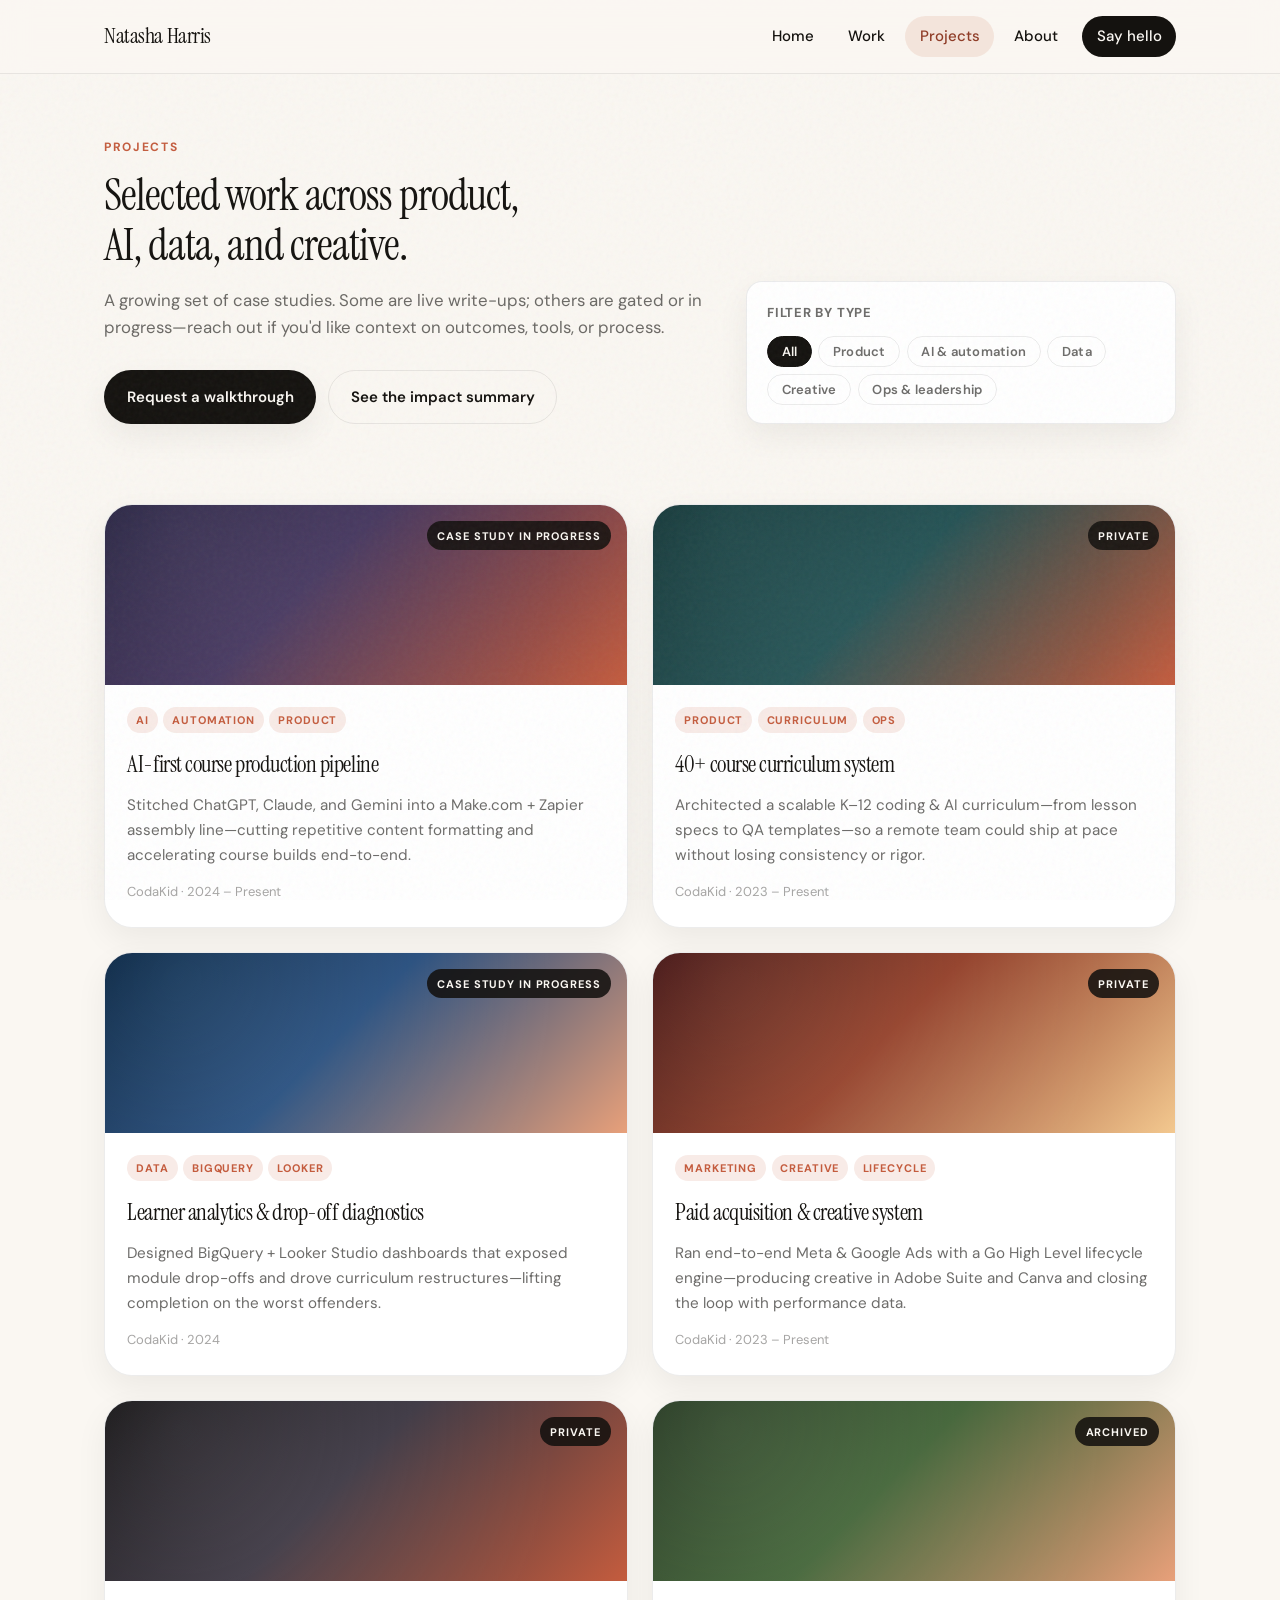
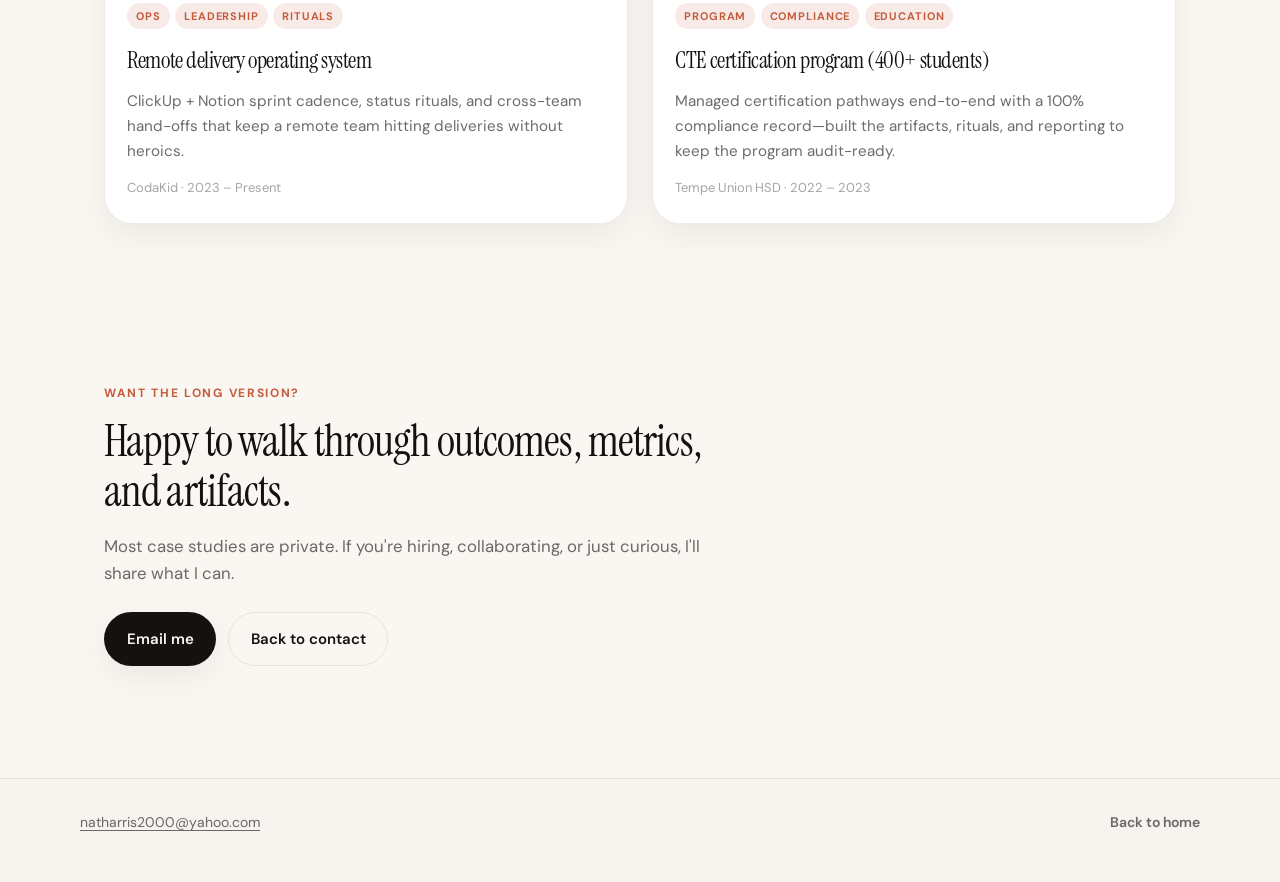
==== projects.html @ c1276801 "copy: trim hero, stats, skills and footer for tighter focus - Drop hero eyebrow and trait chips for " ====
<!DOCTYPE html>
<html lang="en">
<head>
  <meta charset="UTF-8" />
  <meta name="viewport" content="width=device-width, initial-scale=1" />
  <meta name="description" content="Projects by Natasha Harris — product, AI workflows, data, content, and creative. Selected work with outcomes, tools, and context." />
  <title>Projects · Natasha Harris</title>
  <link rel="preconnect" href="https://fonts.googleapis.com" />
  <link rel="preconnect" href="https://fonts.gstatic.com" crossorigin />
  <link href="https://fonts.googleapis.com/css2?family=Instrument+Serif:ital@0;1&family=DM+Sans:ital,opsz,wght@0,9..40,400;0,9..40,500;0,9..40,600;0,9..40,700;1,9..40,400&display=swap" rel="stylesheet" />
  <link rel="stylesheet" href="css/styles.css" />
</head>
<body>
  <a class="skip-link" href="#main">Skip to content</a>
  <div class="scroll-progress" data-progress aria-hidden="true"></div>
  <div class="cursor-glow" data-cursor aria-hidden="true"></div>

  <header class="site-header" data-header>
    <div class="header-inner">
      <a class="logo" href="index.html">Natasha Harris</a>
      <button class="nav-toggle" type="button" aria-expanded="false" aria-controls="site-nav" data-nav-toggle>
        <span class="nav-toggle__bars" aria-hidden="true"></span>
        <span class="visually-hidden">Menu</span>
      </button>
      <nav class="site-nav" id="site-nav" data-nav>
        <a href="index.html#home">Home</a>
        <a href="index.html#impact">Work</a>
        <a href="projects.html" class="is-active">Projects</a>
        <a href="index.html#about">About</a>
        <a href="index.html#contact" class="nav-cta">Say hello</a>
      </nav>
    </div>
  </header>

  <main id="main">
    <section class="section projects-hero">
      <div class="projects-hero__grid">
        <div data-reveal>
          <p class="eyebrow">Projects</p>
          <h1 class="section__title projects-hero__title">
            Selected work across product, AI, data, and creative.
          </h1>
          <p class="section__sub projects-hero__sub">
            A growing set of case studies. Some are live write-ups; others are gated or in progress—reach out if you'd
            like context on outcomes, tools, or process.
          </p>
          <div class="projects-hero__actions">
            <a class="btn btn--primary" href="index.html#contact" data-magnetic>Request a walkthrough</a>
            <a class="btn btn--ghost" href="index.html#impact" data-magnetic>See the impact summary</a>
          </div>
        </div>
        <aside class="projects-filters" data-reveal aria-label="Filter projects">
          <p class="skill-group__label">Filter by type</p>
          <div class="filter-row" role="tablist" data-filters>
            <button type="button" class="filter is-active" data-filter="all">All</button>
            <button type="button" class="filter" data-filter="product">Product</button>
            <button type="button" class="filter" data-filter="ai">AI &amp; automation</button>
            <button type="button" class="filter" data-filter="data">Data</button>
            <button type="button" class="filter" data-filter="creative">Creative</button>
            <button type="button" class="filter" data-filter="ops">Ops &amp; leadership</button>
          </div>
        </aside>
      </div>
    </section>

    <section class="section section--tight projects">
      <ol class="project-grid" data-stagger data-project-grid>
        <li class="project-card" data-reveal data-tilt data-category="ai product">
          <a class="project-card__inner" href="#" aria-label="AI-first course production pipeline (case study coming soon)">
            <span class="project-card__status">Case study in progress</span>
            <div class="project-card__art project-card__art--a" aria-hidden="true"></div>
            <div class="project-card__body">
              <div class="project-card__tags">
                <span>AI</span><span>Automation</span><span>Product</span>
              </div>
              <h2 class="project-card__title">AI-first course production pipeline</h2>
              <p class="project-card__desc">
                Stitched ChatGPT, Claude, and Gemini into a Make.com + Zapier assembly line—cutting repetitive content
                formatting and accelerating course builds end-to-end.
              </p>
              <p class="project-card__meta">CodaKid · 2024 – Present</p>
            </div>
          </a>
        </li>

        <li class="project-card" data-reveal data-tilt data-category="product ops">
          <a class="project-card__inner" href="#" aria-label="40+ K–12 course curriculum system (case study coming soon)">
            <span class="project-card__status">Private</span>
            <div class="project-card__art project-card__art--b" aria-hidden="true"></div>
            <div class="project-card__body">
              <div class="project-card__tags">
                <span>Product</span><span>Curriculum</span><span>Ops</span>
              </div>
              <h2 class="project-card__title">40+ course curriculum system</h2>
              <p class="project-card__desc">
                Architected a scalable K–12 coding &amp; AI curriculum—from lesson specs to QA templates—so a remote team
                could ship at pace without losing consistency or rigor.
              </p>
              <p class="project-card__meta">CodaKid · 2023 – Present</p>
            </div>
          </a>
        </li>

        <li class="project-card" data-reveal data-tilt data-category="data">
          <a class="project-card__inner" href="#" aria-label="Learner analytics in BigQuery (case study coming soon)">
            <span class="project-card__status">Case study in progress</span>
            <div class="project-card__art project-card__art--c" aria-hidden="true"></div>
            <div class="project-card__body">
              <div class="project-card__tags">
                <span>Data</span><span>BigQuery</span><span>Looker</span>
              </div>
              <h2 class="project-card__title">Learner analytics &amp; drop-off diagnostics</h2>
              <p class="project-card__desc">
                Designed BigQuery + Looker Studio dashboards that exposed module drop-offs and drove curriculum
                restructures—lifting completion on the worst offenders.
              </p>
              <p class="project-card__meta">CodaKid · 2024</p>
            </div>
          </a>
        </li>

        <li class="project-card" data-reveal data-tilt data-category="creative">
          <a class="project-card__inner" href="#" aria-label="Paid acquisition &amp; creative system (case study coming soon)">
            <span class="project-card__status">Private</span>
            <div class="project-card__art project-card__art--d" aria-hidden="true"></div>
            <div class="project-card__body">
              <div class="project-card__tags">
                <span>Marketing</span><span>Creative</span><span>Lifecycle</span>
              </div>
              <h2 class="project-card__title">Paid acquisition &amp; creative system</h2>
              <p class="project-card__desc">
                Ran end-to-end Meta &amp; Google Ads with a Go High Level lifecycle engine—producing creative in Adobe
                Suite and Canva and closing the loop with performance data.
              </p>
              <p class="project-card__meta">CodaKid · 2023 – Present</p>
            </div>
          </a>
        </li>

        <li class="project-card" data-reveal data-tilt data-category="ops">
          <a class="project-card__inner" href="#" aria-label="Remote delivery operating system (case study coming soon)">
            <span class="project-card__status">Private</span>
            <div class="project-card__art project-card__art--e" aria-hidden="true"></div>
            <div class="project-card__body">
              <div class="project-card__tags">
                <span>Ops</span><span>Leadership</span><span>Rituals</span>
              </div>
              <h2 class="project-card__title">Remote delivery operating system</h2>
              <p class="project-card__desc">
                ClickUp + Notion sprint cadence, status rituals, and cross-team hand-offs that keep a remote team
                hitting deliveries without heroics.
              </p>
              <p class="project-card__meta">CodaKid · 2023 – Present</p>
            </div>
          </a>
        </li>

        <li class="project-card" data-reveal data-tilt data-category="product ops">
          <a class="project-card__inner" href="#" aria-label="CTE certification program (case study coming soon)">
            <span class="project-card__status">Archived</span>
            <div class="project-card__art project-card__art--f" aria-hidden="true"></div>
            <div class="project-card__body">
              <div class="project-card__tags">
                <span>Program</span><span>Compliance</span><span>Education</span>
              </div>
              <h2 class="project-card__title">CTE certification program (400+ students)</h2>
              <p class="project-card__desc">
                Managed certification pathways end-to-end with a 100% compliance record—built the artifacts, rituals,
                and reporting to keep the program audit-ready.
              </p>
              <p class="project-card__meta">Tempe Union HSD · 2022 – 2023</p>
            </div>
          </a>
        </li>
      </ol>

      <p class="projects__empty" data-empty hidden>
        No projects match that filter yet — more case studies on the way.
      </p>
    </section>

    <section class="section section--contact">
      <div class="contact__panel" data-reveal>
        <p class="eyebrow">Want the long version?</p>
        <h2 class="section__title">Happy to walk through outcomes, metrics, and artifacts.</h2>
        <p class="section__sub contact__lede">
          Most case studies are private. If you're hiring, collaborating, or just curious, I'll share what I can.
        </p>
        <div class="contact__actions">
          <a class="btn btn--primary" href="mailto:natharris2000@yahoo.com" data-magnetic>Email me</a>
          <a class="btn btn--ghost" href="index.html#contact" data-magnetic>Back to contact</a>
        </div>
      </div>
    </section>
  </main>

  <footer class="site-footer">
    <div class="footer__inner">
      <a href="mailto:natharris2000@yahoo.com">natharris2000@yahoo.com</a>
      <a href="index.html#home" class="footer__top">Back to home</a>
    </div>
  </footer>

  <div class="grain" aria-hidden="true"></div>
  <script src="js/main.js" defer></script>
</body>
</html>
---- css/styles.css ----
/* Natasha Harris portfolio — editorial warmth inspired by benshih.design */

:root {
  --bg: #faf7f2;
  --bg-elevated: #ffffff;
  --ink: #14120f;
  --ink-muted: rgba(20, 18, 15, 0.62);
  --ink-faint: rgba(20, 18, 15, 0.38);
  --accent: #c45c3e;
  --accent-soft: rgba(196, 92, 62, 0.12);
  --accent-deep: #8f3d28;
  --line: rgba(20, 18, 15, 0.08);
  --shadow: 0 24px 60px rgba(20, 18, 15, 0.08);
  --shadow-soft: 0 12px 32px rgba(20, 18, 15, 0.06);
  --radius-lg: 28px;
  --radius-md: 16px;
  --radius-pill: 999px;
  --font-display: "Instrument Serif", Georgia, "Times New Roman", serif;
  --font-body: "DM Sans", system-ui, sans-serif;
  --max: 1120px;
  --header-h: 72px;
}

*,
*::before,
*::after {
  box-sizing: border-box;
}

html {
  scroll-behavior: smooth;
}

@media (prefers-reduced-motion: reduce) {
  html {
    scroll-behavior: auto;
  }
}

body {
  margin: 0;
  font-family: var(--font-body);
  font-size: 1.0625rem;
  line-height: 1.65;
  color: var(--ink);
  background: var(--bg);
  -webkit-font-smoothing: antialiased;
}

img {
  max-width: 100%;
  height: auto;
  display: block;
}

a {
  color: inherit;
  text-decoration-thickness: 1px;
  text-underline-offset: 0.2em;
}

.visually-hidden {
  position: absolute;
  width: 1px;
  height: 1px;
  padding: 0;
  margin: -1px;
  overflow: hidden;
  clip: rect(0, 0, 0, 0);
  white-space: nowrap;
  border: 0;
}

.skip-link {
  position: absolute;
  left: -9999px;
  top: 0.5rem;
  z-index: 1000;
  padding: 0.5rem 1rem;
  background: var(--ink);
  color: var(--bg);
  border-radius: var(--radius-pill);
}

.skip-link:focus {
  left: 0.5rem;
}

/* Scroll progress bar */
.scroll-progress {
  position: fixed;
  top: 0;
  left: 0;
  height: 3px;
  width: 0%;
  z-index: 110;
  background: linear-gradient(90deg, var(--accent), #e8a07a, var(--accent-deep));
  transform-origin: left center;
  box-shadow: 0 1px 6px rgba(196, 92, 62, 0.35);
  transition: width 0.08s linear;
  pointer-events: none;
}

/* Cursor glow (desktop only, soft radial follower) */
.cursor-glow {
  position: fixed;
  top: 0;
  left: 0;
  width: 420px;
  height: 420px;
  border-radius: 50%;
  pointer-events: none;
  z-index: 1;
  transform: translate(-50%, -50%) translate3d(-1000px, -1000px, 0);
  background: radial-gradient(circle, rgba(196, 92, 62, 0.16) 0%, rgba(196, 92, 62, 0) 60%);
  transition: opacity 0.3s ease;
  opacity: 0;
  will-change: transform;
  mix-blend-mode: multiply;
}

@media (hover: hover) and (pointer: fine) {
  .cursor-glow.is-visible {
    opacity: 1;
  }
}

@media (prefers-reduced-motion: reduce) {
  .cursor-glow {
    display: none !important;
  }
  .scroll-progress {
    display: none !important;
  }
}

/* Grain overlay */
.grain {
  pointer-events: none;
  position: fixed;
  inset: 0;
  z-index: 50;
  opacity: 0.045;
  background-image: url("data:image/svg+xml,%3Csvg viewBox='0 0 256 256' xmlns='http://www.w3.org/2000/svg'%3E%3Cfilter id='n'%3E%3CfeTurbulence type='fractalNoise' baseFrequency='0.85' numOctaves='4' stitchTiles='stitch'/%3E%3C/filter%3E%3Crect width='100%25' height='100%25' filter='url(%23n)'/%3E%3C/svg%3E");
}

/* Header */
.site-header {
  position: sticky;
  top: 0;
  z-index: 100;
  background: color-mix(in srgb, var(--bg) 82%, transparent);
  backdrop-filter: blur(14px);
  -webkit-backdrop-filter: blur(14px);
  border-bottom: 1px solid var(--line);
}

.header-inner {
  max-width: var(--max);
  margin: 0 auto;
  padding: 1rem 1.5rem;
  display: flex;
  align-items: center;
  justify-content: space-between;
  gap: 1rem;
}

.logo {
  font-family: var(--font-display);
  font-size: 1.35rem;
  font-weight: 400;
  letter-spacing: -0.02em;
  text-decoration: none;
}

.logo:hover {
  color: var(--accent);
}

.site-nav {
  display: flex;
  align-items: center;
  gap: 0.35rem;
}

.site-nav a {
  text-decoration: none;
  font-size: 0.9375rem;
  font-weight: 500;
  padding: 0.5rem 0.9rem;
  border-radius: var(--radius-pill);
  transition: background 0.2s ease, color 0.2s ease, transform 0.2s ease;
}

.site-nav a:hover {
  background: var(--accent-soft);
  color: var(--accent-deep);
}

.site-nav .nav-cta {
  background: var(--ink);
  color: var(--bg);
  margin-left: 0.25rem;
}

.site-nav .nav-cta:hover {
  background: var(--accent);
  color: #fff;
  transform: translateY(-1px);
}

.nav-toggle {
  display: none;
  background: transparent;
  border: none;
  padding: 0.5rem;
  cursor: pointer;
}

.nav-toggle__bars {
  display: block;
  width: 24px;
  height: 2px;
  background: var(--ink);
  border-radius: 2px;
  position: relative;
}

.nav-toggle__bars::before,
.nav-toggle__bars::after {
  content: "";
  position: absolute;
  left: 0;
  width: 24px;
  height: 2px;
  background: var(--ink);
  border-radius: 2px;
  transition: transform 0.2s ease;
}

.nav-toggle__bars::before {
  top: -7px;
}

.nav-toggle__bars::after {
  top: 7px;
}

@media (max-width: 820px) {
  .nav-toggle {
    display: block;
  }

  .site-nav {
    position: absolute;
    left: 0;
    right: 0;
    top: var(--header-h);
    flex-direction: column;
    align-items: stretch;
    padding: 1rem 1.5rem 1.25rem;
    background: color-mix(in srgb, var(--bg) 96%, white);
    border-bottom: 1px solid var(--line);
    transform-origin: top;
    transform: scaleY(0.95);
    opacity: 0;
    pointer-events: none;
    transition: opacity 0.25s ease, transform 0.25s ease;
  }

  .site-nav.is-open {
    opacity: 1;
    pointer-events: auto;
    transform: scaleY(1);
  }

  .site-nav .nav-cta {
    margin-left: 0;
    text-align: center;
  }
}

/* Sections */
.section {
  max-width: var(--max);
  margin: 0 auto;
  padding: 5rem 1.5rem;
}

.section--tight {
  padding-top: 3rem;
}

.section--alt {
  background: linear-gradient(180deg, color-mix(in srgb, var(--bg) 70%, #e8e2d8) 0%, var(--bg) 100%);
  border-top: 1px solid var(--line);
  border-bottom: 1px solid var(--line);
}

.section__head {
  max-width: 52ch;
  margin-bottom: 2.75rem;
}

.section__title {
  font-family: var(--font-display);
  font-size: clamp(2rem, 4vw, 2.75rem);
  font-weight: 400;
  line-height: 1.15;
  letter-spacing: -0.02em;
  margin: 0 0 1rem;
}

.section__sub {
  margin: 0;
  color: var(--ink-muted);
  font-size: 1.05rem;
}

.eyebrow {
  font-size: 0.75rem;
  font-weight: 700;
  letter-spacing: 0.14em;
  text-transform: uppercase;
  color: var(--accent);
  margin: 0 0 0.75rem;
}

.hero__tagline {
  font-size: 0.9375rem;
  font-weight: 500;
  color: var(--ink-muted);
  margin: 0 0 1rem;
  max-width: 40ch;
  line-height: 1.45;
}

.hero__subline {
  display: inline-flex;
  flex-wrap: wrap;
  align-items: baseline;
  gap: 0.35em;
  font-family: var(--font-display);
  font-style: italic;
  font-size: 0.75em;
  color: var(--ink-muted);
  margin-top: 0.35em;
  line-height: 1.2;
}

/* Rotating word */
.rotator {
  position: relative;
  display: inline-block;
  vertical-align: baseline;
  color: var(--accent);
  overflow: hidden;
  line-height: 1.1;
  height: 1.1em;
}

.rotator__sizer {
  display: inline-block;
  visibility: hidden;
  white-space: nowrap;
  pointer-events: none;
}

.rotator__word {
  position: absolute;
  left: 0;
  top: 0;
  white-space: nowrap;
  transform: translateY(110%);
  opacity: 0;
  transition: transform 0.55s cubic-bezier(0.22, 1, 0.36, 1), opacity 0.4s ease;
  will-change: transform, opacity;
}

.rotator__word.is-active {
  transform: translateY(0);
  opacity: 1;
}

.rotator__word.is-leaving {
  transform: translateY(-110%);
  opacity: 0;
}

@media (prefers-reduced-motion: reduce) {
  .rotator {
    height: auto;
    overflow: visible;
  }
  .rotator__word {
    position: static;
    transform: none;
    opacity: 0;
    display: none;
  }
  .rotator__word.is-active {
    display: inline;
    opacity: 1;
  }
}

/* Hero traits bullets */
.hero__traits {
  list-style: none;
  margin: 0 0 1.75rem;
  padding: 0;
  display: flex;
  flex-wrap: wrap;
  gap: 0.5rem 1.1rem;
  font-size: 0.875rem;
  color: var(--ink-muted);
}

.hero__traits li {
  display: inline-flex;
  align-items: center;
  gap: 0.45rem;
  padding: 0.35rem 0.75rem 0.35rem 0.6rem;
  border: 1px solid var(--line);
  border-radius: var(--radius-pill);
  background: color-mix(in srgb, var(--bg-elevated) 90%, transparent);
  transition: border-color 0.25s ease, transform 0.25s ease, background 0.25s ease;
}

.hero__traits li:hover {
  border-color: var(--accent);
  transform: translateY(-1px);
  background: var(--bg-elevated);
}

.hero__traits li::before {
  content: "";
  width: 6px;
  height: 6px;
  border-radius: 50%;
  background: var(--accent);
  box-shadow: 0 0 0 3px var(--accent-soft);
}

.hero__traits span {
  font-weight: 600;
  color: var(--ink);
}

/* Hero */
.hero {
  padding-top: 2.5rem;
  padding-bottom: 2rem;
}

.hero__grid {
  display: grid;
  grid-template-columns: 1.1fr 0.9fr;
  gap: 3rem;
  align-items: center;
}

@media (max-width: 900px) {
  .hero__grid {
    grid-template-columns: 1fr;
    gap: 2.5rem;
  }
}

.hero__title {
  font-family: var(--font-display);
  font-size: clamp(2.5rem, 5.5vw, 3.75rem);
  font-weight: 400;
  line-height: 1.08;
  letter-spacing: -0.03em;
  margin: 0 0 1.25rem;
}

.hero__name {
  color: var(--accent);
  font-style: italic;
}

.hero__amp {
  font-style: italic;
  opacity: 0.85;
}

.hero__lede {
  font-size: 1.125rem;
  color: var(--ink-muted);
  max-width: 42ch;
  margin: 0 0 1.75rem;
}

.hero__actions {
  display: flex;
  flex-wrap: wrap;
  gap: 0.75rem;
}

.btn {
  display: inline-flex;
  align-items: center;
  justify-content: center;
  padding: 0.85rem 1.35rem;
  font-family: var(--font-body);
  font-size: 0.9375rem;
  font-weight: 600;
  border-radius: var(--radius-pill);
  border: 1px solid transparent;
  text-decoration: none;
  cursor: pointer;
  transition: background 0.2s ease, color 0.2s ease, border-color 0.2s ease, transform 0.2s ease, box-shadow 0.2s ease;
}

.btn--primary {
  background: var(--ink);
  color: var(--bg);
  box-shadow: var(--shadow-soft);
}

.btn--primary:hover {
  background: var(--accent);
  transform: translateY(-2px);
  box-shadow: var(--shadow);
}

.btn--ghost {
  background: transparent;
  color: var(--ink);
  border-color: var(--line);
}

.btn--ghost:hover {
  border-color: var(--ink);
  background: var(--bg-elevated);
}

.hero__photo-wrap {
  margin: 0;
  justify-self: end;
}

@media (max-width: 900px) {
  .hero__photo-wrap {
    justify-self: center;
    max-width: 420px;
  }
}

.hero__photo-frame {
  position: relative;
  border-radius: var(--radius-lg);
  overflow: hidden;
  box-shadow: var(--shadow);
  border: 1px solid var(--line);
  background: var(--bg-elevated);
  transform-style: preserve-3d;
  transition: transform 0.6s cubic-bezier(0.22, 1, 0.36, 1), box-shadow 0.3s ease;
  will-change: transform;
  animation: floaty 7s ease-in-out infinite;
}

.hero__photo-frame:hover {
  box-shadow: 0 30px 70px rgba(20, 18, 15, 0.16);
}

@keyframes floaty {
  0%, 100% { transform: translateY(0); }
  50% { transform: translateY(-6px); }
}

@media (prefers-reduced-motion: reduce) {
  .hero__photo-frame {
    animation: none;
  }
}

.hero__photo-frame img {
  width: 100%;
  object-fit: cover;
  aspect-ratio: 4 / 5;
  transition: transform 0.9s cubic-bezier(0.22, 1, 0.36, 1);
}

.hero__photo-frame:hover img {
  transform: scale(1.035);
}

.hero__photo-shine {
  position: absolute;
  inset: 0;
  background: linear-gradient(130deg, rgba(255, 255, 255, 0) 40%, rgba(255, 255, 255, 0.35) 50%, rgba(255, 255, 255, 0) 60%);
  transform: translateX(-120%);
  transition: transform 0.9s cubic-bezier(0.22, 1, 0.36, 1);
  pointer-events: none;
  mix-blend-mode: screen;
}

.hero__photo-frame:hover .hero__photo-shine {
  transform: translateX(120%);
}

.hero__caption {
  margin-top: 0.85rem;
  font-size: 0.875rem;
  color: var(--ink-faint);
  text-align: right;
}

@media (max-width: 900px) {
  .hero__caption {
    text-align: center;
  }
}

/* Marquee */
.hero__marquee {
  margin-top: 3rem;
  position: relative;
  overflow: hidden;
  border-top: 1px solid var(--line);
  border-bottom: 1px solid var(--line);
  padding: 0.85rem 0;
  /* Soft fade on the left and right edges */
  -webkit-mask-image: linear-gradient(90deg, transparent 0, #000 8%, #000 92%, transparent 100%);
  mask-image: linear-gradient(90deg, transparent 0, #000 8%, #000 92%, transparent 100%);
}

.marquee__track {
  display: flex;
  gap: 1.25rem;
  width: max-content;
  animation: marquee 38s linear infinite;
  font-size: 0.8125rem;
  font-weight: 600;
  letter-spacing: 0.12em;
  text-transform: uppercase;
  color: var(--ink-faint);
  will-change: transform;
}

.hero__marquee:hover .marquee__track {
  animation-play-state: paused;
}

@media (prefers-reduced-motion: reduce) {
  .marquee__track {
    animation: none;
  }
}

@keyframes marquee {
  from {
    transform: translate3d(0, 0, 0);
  }
  to {
    transform: translate3d(-50%, 0, 0);
  }
}

/* Stats strip */
.stats {
  padding-top: 1.5rem;
  padding-bottom: 1rem;
}

.stats__grid {
  list-style: none;
  margin: 0;
  padding: 1.5rem 1.25rem;
  display: grid;
  grid-template-columns: repeat(4, 1fr);
  gap: 0.5rem 1.5rem;
  background: var(--bg-elevated);
  border: 1px solid var(--line);
  border-radius: var(--radius-lg);
  box-shadow: var(--shadow-soft);
}

@media (max-width: 760px) {
  .stats__grid {
    grid-template-columns: repeat(2, 1fr);
    row-gap: 1rem;
  }
}

.stats__item {
  display: flex;
  flex-direction: column;
  gap: 0.15rem;
  padding: 0.5rem 0.25rem;
  border-right: 1px solid var(--line);
}

.stats__item:last-child {
  border-right: none;
}

@media (max-width: 760px) {
  .stats__item {
    border-right: none;
    border-bottom: 1px solid var(--line);
    padding-bottom: 1rem;
  }
  .stats__item:nth-last-child(-n+2) {
    border-bottom: none;
    padding-bottom: 0.5rem;
  }
}

.stats__number {
  font-family: var(--font-display);
  font-size: clamp(2rem, 3.6vw, 2.75rem);
  line-height: 1;
  letter-spacing: -0.02em;
  color: var(--ink);
  font-feature-settings: "tnum" 1;
  font-variant-numeric: tabular-nums;
}

.stats__label {
  font-size: 0.8125rem;
  font-weight: 600;
  letter-spacing: 0.06em;
  text-transform: uppercase;
  color: var(--ink-muted);
}

/* Cards */
.cards {
  display: grid;
  gap: 1.5rem;
}

.cards--3 {
  grid-template-columns: repeat(3, 1fr);
}

@media (max-width: 960px) {
  .cards--3 {
    grid-template-columns: 1fr;
  }
}

.card {
  background: var(--bg-elevated);
  border: 1px solid var(--line);
  border-radius: var(--radius-md);
  padding: 1.75rem 1.5rem;
  box-shadow: var(--shadow-soft);
}

.card--lift {
  transition: transform 0.45s cubic-bezier(0.22, 1, 0.36, 1), box-shadow 0.35s ease;
  position: relative;
  overflow: hidden;
  isolation: isolate;
  will-change: transform;
}

.card--lift::before {
  content: "";
  position: absolute;
  inset: 0;
  background: radial-gradient(
    320px circle at var(--mx, 50%) var(--my, 0%),
    rgba(196, 92, 62, 0.12),
    transparent 60%
  );
  opacity: 0;
  transition: opacity 0.3s ease;
  pointer-events: none;
  z-index: -1;
}

.card--lift:hover {
  transform: translateY(-6px);
  box-shadow: var(--shadow);
}

.card--lift:hover::before {
  opacity: 1;
}

.card__tag {
  font-size: 0.6875rem;
  font-weight: 700;
  letter-spacing: 0.1em;
  text-transform: uppercase;
  color: var(--accent);
}

.card__title {
  font-family: var(--font-display);
  font-size: 1.5rem;
  font-weight: 400;
  margin: 0.5rem 0 0.75rem;
  letter-spacing: -0.02em;
}

.card__body {
  margin: 0 0 1rem;
  color: var(--ink-muted);
  font-size: 0.98rem;
}

.card__list {
  margin: 0;
  padding-left: 1.1rem;
  color: var(--ink-muted);
  font-size: 0.92rem;
}

.card__list li + li {
  margin-top: 0.35rem;
}

.card--soft {
  box-shadow: none;
  background: color-mix(in srgb, var(--accent-soft) 50%, var(--bg-elevated));
}

/* Quote */
.quote-band {
  padding: 3.5rem 1.5rem;
}

.quote-band__inner {
  max-width: var(--max);
  margin: 0 auto;
  padding: 2.5rem 2rem;
  border-radius: var(--radius-lg);
  background: var(--ink);
  color: var(--bg);
  position: relative;
  overflow: hidden;
}

.quote-band__inner::after {
  content: "";
  position: absolute;
  inset: -40%;
  background: radial-gradient(circle at 80% 20%, rgba(196, 92, 62, 0.35), transparent 45%);
  pointer-events: none;
}

.quote {
  margin: 0;
  font-family: var(--font-display);
  font-size: clamp(1.5rem, 3vw, 2rem);
  font-style: italic;
  line-height: 1.35;
  position: relative;
  z-index: 1;
}

.quote__attr {
  margin: 1rem 0 0;
  font-size: 0.875rem;
  opacity: 0.75;
  position: relative;
  z-index: 1;
}

/* Skills */
.skill-groups {
  display: grid;
  gap: 1.75rem;
}

.skill-group__label {
  font-size: 0.8125rem;
  font-weight: 700;
  letter-spacing: 0.06em;
  text-transform: uppercase;
  color: var(--ink-muted);
  margin: 0 0 0.65rem;
}

.pills {
  display: flex;
  flex-wrap: wrap;
  gap: 0.5rem;
}

.pills span {
  font-size: 0.875rem;
  font-weight: 500;
  padding: 0.4rem 0.85rem;
  border-radius: var(--radius-pill);
  background: var(--bg-elevated);
  border: 1px solid var(--line);
  transition: transform 0.25s cubic-bezier(0.22, 1, 0.36, 1),
    background 0.25s ease, border-color 0.25s ease, color 0.25s ease;
  cursor: default;
}

.pills span:hover {
  transform: translateY(-2px);
  background: var(--accent-soft);
  border-color: var(--accent);
  color: var(--accent-deep);
}

.cert-note {
  margin-top: 2rem;
  font-size: 0.9375rem;
  color: var(--ink-muted);
}

/* Certification badge card */
.cert-card {
  margin-top: 2.25rem;
}

.cert-card__inner {
  display: grid;
  grid-template-columns: auto 1fr;
  gap: 1.5rem;
  align-items: center;
  padding: 1.5rem 1.5rem 1.5rem 1.4rem;
  border-radius: var(--radius-lg);
  border: 1px solid var(--line);
  background: linear-gradient(
    135deg,
    color-mix(in srgb, var(--bg-elevated) 96%, var(--accent-soft)) 0%,
    var(--bg-elevated) 70%
  );
  box-shadow: var(--shadow-soft);
  text-decoration: none;
  color: inherit;
  position: relative;
  overflow: hidden;
  transition: transform 0.45s cubic-bezier(0.22, 1, 0.36, 1), box-shadow 0.35s ease, border-color 0.25s ease;
  will-change: transform;
}

.cert-card__inner::after {
  content: "";
  position: absolute;
  inset: -50%;
  background: radial-gradient(
    420px circle at 85% 0%,
    rgba(196, 92, 62, 0.18),
    transparent 55%
  );
  pointer-events: none;
  opacity: 0.8;
}

.cert-card__inner:hover {
  border-color: var(--accent);
  box-shadow: var(--shadow);
}

@media (max-width: 640px) {
  .cert-card__inner {
    grid-template-columns: 1fr;
    text-align: left;
  }
}

.cert-card__badge {
  display: grid;
  place-items: center;
  width: 140px;
  height: 140px;
  border-radius: 24px;
  background: color-mix(in srgb, var(--bg) 78%, #fff);
  border: 1px solid var(--line);
  padding: 0.5rem;
  box-shadow: inset 0 1px 0 rgba(255, 255, 255, 0.4), 0 8px 20px rgba(20, 18, 15, 0.06);
  transition: transform 0.5s cubic-bezier(0.22, 1, 0.36, 1);
}

.cert-card__inner:hover .cert-card__badge {
  transform: rotate(-4deg) scale(1.04);
}

.cert-card__badge img {
  width: 120px;
  height: 120px;
  object-fit: contain;
  display: block;
}

.cert-card__body {
  position: relative;
  z-index: 1;
}

.cert-card__eyebrow {
  display: inline-block;
  font-size: 0.6875rem;
  font-weight: 700;
  letter-spacing: 0.12em;
  text-transform: uppercase;
  color: var(--accent);
  margin-bottom: 0.35rem;
}

.cert-card__title {
  font-family: var(--font-display);
  font-size: 1.5rem;
  font-weight: 400;
  letter-spacing: -0.02em;
  margin: 0 0 0.25rem;
}

.cert-card__meta {
  margin: 0 0 0.6rem;
  color: var(--ink-muted);
  font-size: 0.875rem;
}

.cert-card__desc {
  margin: 0 0 0.85rem;
  color: var(--ink-muted);
  font-size: 0.95rem;
  max-width: 58ch;
}

.cert-card__cta {
  display: inline-flex;
  align-items: center;
  gap: 0.4rem;
  font-weight: 600;
  font-size: 0.9375rem;
  color: var(--accent-deep);
  transition: color 0.2s ease, gap 0.2s ease;
}

.cert-card__inner:hover .cert-card__cta {
  color: var(--accent);
  gap: 0.7rem;
}

/* Timeline */
.timeline {
  list-style: none;
  margin: 0;
  padding: 0;
  position: relative;
}

.timeline::before {
  content: "";
  position: absolute;
  left: 0.5rem;
  top: 0.5rem;
  bottom: 0.5rem;
  width: 1px;
  background: var(--line);
}

.timeline::after {
  content: "";
  position: absolute;
  left: 0.5rem;
  top: 0.5rem;
  width: 1px;
  background: linear-gradient(var(--accent), var(--accent-deep));
  height: var(--progress, 0%);
  max-height: calc(100% - 1rem);
  transition: height 0.1s linear;
  border-radius: 2px;
}

@media (min-width: 640px) {
  .timeline::after {
    left: 0.65rem;
  }
}

@media (min-width: 640px) {
  .timeline::before {
    left: 0.65rem;
  }
}

.timeline__item {
  position: relative;
  padding-left: 2.5rem;
  padding-bottom: 2.5rem;
}

.timeline__item:last-child {
  padding-bottom: 0;
}

.timeline__marker {
  position: absolute;
  left: 0.15rem;
  top: 0.35rem;
  width: 12px;
  height: 12px;
  border-radius: 50%;
  background: var(--accent);
  box-shadow: 0 0 0 4px var(--accent-soft);
  transition: transform 0.3s ease, box-shadow 0.3s ease;
}

.timeline__item:hover .timeline__marker {
  transform: scale(1.25);
  box-shadow: 0 0 0 6px var(--accent-soft);
}

.timeline__head h3 {
  font-family: var(--font-display);
  font-size: 1.45rem;
  font-weight: 400;
  margin: 0 0 0.25rem;
  letter-spacing: -0.02em;
}

.timeline__org {
  display: block;
  font-weight: 600;
  font-size: 0.95rem;
}

.timeline__dates {
  display: block;
  font-size: 0.875rem;
  color: var(--ink-muted);
  margin-bottom: 0.75rem;
}

.timeline__bullets {
  margin: 0;
  padding-left: 1.1rem;
  color: var(--ink-muted);
  font-size: 0.98rem;
}

.timeline__bullets li + li {
  margin-top: 0.4rem;
}

/* About */
.about__grid {
  display: grid;
  grid-template-columns: 1.2fr 0.8fr;
  gap: 2.5rem;
  align-items: start;
}

@media (max-width: 860px) {
  .about__grid {
    grid-template-columns: 1fr;
  }
}

.prose {
  margin: 0 0 1rem;
  color: var(--ink-muted);
  max-width: 55ch;
}

.prose--small {
  font-size: 0.9rem;
}

.about__meta {
  display: grid;
  gap: 1.25rem;
  margin-top: 1.5rem;
}

.meta-label {
  display: block;
  font-size: 0.75rem;
  font-weight: 700;
  letter-spacing: 0.1em;
  text-transform: uppercase;
  color: var(--accent);
  margin-bottom: 0.35rem;
}

.about__aside-title {
  font-family: var(--font-display);
  font-size: 1.35rem;
  margin: 0 0 0.75rem;
}

/* Contact */
.section--contact {
  padding-bottom: 6rem;
}

.contact__panel {
  max-width: 52ch;
}

.contact__lede {
  margin-bottom: 1.5rem;
}

.contact__actions {
  display: flex;
  flex-wrap: wrap;
  gap: 0.75rem;
  margin-bottom: 1rem;
}

.contact__fineprint {
  font-size: 0.875rem;
  color: var(--ink-faint);
  margin: 0;
}

.contact__links {
  list-style: none;
  margin: 1.25rem 0 0;
  padding: 0;
  display: flex;
  flex-wrap: wrap;
  gap: 0.75rem 1.25rem;
}

.contact__links a {
  font-weight: 600;
  font-size: 0.9375rem;
  text-decoration: none;
  border-bottom: 1px solid var(--line);
  transition: color 0.2s ease, border-color 0.2s ease;
}

.contact__links a:hover {
  color: var(--accent);
  border-color: var(--accent);
}

/* Footer */
.site-footer {
  border-top: 1px solid var(--line);
  padding: 2rem 1.5rem 3rem;
  background: color-mix(in srgb, var(--bg) 88%, #e5dfd6);
}

.footer__inner {
  max-width: var(--max);
  margin: 0 auto;
  display: flex;
  flex-wrap: wrap;
  align-items: center;
  justify-content: space-between;
  gap: 1rem;
  font-size: 0.875rem;
  color: var(--ink-muted);
}

.footer__top {
  text-decoration: none;
  font-weight: 600;
}

.footer__top:hover {
  color: var(--accent);
}

/* Projects page */
.projects-hero {
  padding-top: 4rem;
  padding-bottom: 2rem;
}

.projects-hero__grid {
  display: grid;
  grid-template-columns: 1.4fr 1fr;
  gap: 2.5rem;
  align-items: end;
}

@media (max-width: 860px) {
  .projects-hero__grid {
    grid-template-columns: 1fr;
    gap: 1.75rem;
  }
}

.projects-hero__title {
  margin-top: 0.25rem;
  max-width: 22ch;
}

.projects-hero__sub {
  margin-top: 0.75rem;
  max-width: 52ch;
}

.projects-hero__actions {
  display: flex;
  flex-wrap: wrap;
  gap: 0.75rem;
  margin-top: 1.75rem;
}

.projects-filters {
  background: var(--bg-elevated);
  border: 1px solid var(--line);
  border-radius: var(--radius-md);
  padding: 1.25rem 1.25rem 1.1rem;
  box-shadow: var(--shadow-soft);
}

.projects-filters .skill-group__label {
  margin-bottom: 0.75rem;
}

.filter-row {
  display: flex;
  flex-wrap: wrap;
  gap: 0.4rem;
}

.filter {
  font-family: var(--font-body);
  font-size: 0.8125rem;
  font-weight: 600;
  letter-spacing: 0.02em;
  padding: 0.4rem 0.85rem;
  background: transparent;
  border: 1px solid var(--line);
  border-radius: var(--radius-pill);
  color: var(--ink-muted);
  cursor: pointer;
  transition: background 0.2s ease, color 0.2s ease, border-color 0.2s ease, transform 0.2s ease;
}

.filter:hover {
  border-color: var(--ink);
  color: var(--ink);
  transform: translateY(-1px);
}

.filter.is-active {
  background: var(--ink);
  color: var(--bg);
  border-color: var(--ink);
}

/* Project grid */
.project-grid {
  list-style: none;
  margin: 0;
  padding: 0;
  display: grid;
  grid-template-columns: repeat(2, 1fr);
  gap: 1.5rem;
}

@media (max-width: 760px) {
  .project-grid {
    grid-template-columns: 1fr;
  }
}

.project-card {
  position: relative;
  border-radius: var(--radius-lg);
  overflow: hidden;
  background: var(--bg-elevated);
  border: 1px solid var(--line);
  box-shadow: var(--shadow-soft);
  transition: transform 0.45s cubic-bezier(0.22, 1, 0.36, 1), box-shadow 0.35s ease, opacity 0.3s ease;
  will-change: transform;
}

.project-card.is-hidden {
  opacity: 0;
  transform: scale(0.98);
  pointer-events: none;
  height: 0;
  padding: 0;
  margin: 0;
  border-width: 0;
  overflow: hidden;
}

.project-card:hover {
  box-shadow: var(--shadow);
}

.project-card__inner {
  display: grid;
  grid-template-rows: 180px auto;
  text-decoration: none;
  color: inherit;
  height: 100%;
}

.project-card__status {
  position: absolute;
  top: 1rem;
  right: 1rem;
  z-index: 2;
  font-size: 0.6875rem;
  font-weight: 700;
  letter-spacing: 0.08em;
  text-transform: uppercase;
  padding: 0.35rem 0.65rem;
  border-radius: var(--radius-pill);
  background: color-mix(in srgb, var(--ink) 88%, transparent);
  color: var(--bg);
  backdrop-filter: blur(6px);
}

.project-card__art {
  position: relative;
  overflow: hidden;
  transition: transform 0.7s cubic-bezier(0.22, 1, 0.36, 1);
}

.project-card__art::after {
  content: "";
  position: absolute;
  inset: -40%;
  background: radial-gradient(circle at 30% 30%, rgba(255, 255, 255, 0.35), transparent 55%);
  mix-blend-mode: soft-light;
  pointer-events: none;
}

.project-card:hover .project-card__art {
  transform: scale(1.05);
}

.project-card__art--a {
  background: linear-gradient(135deg, #1e1b35 0%, #3d2f56 40%, var(--accent) 100%);
}
.project-card__art--b {
  background: linear-gradient(135deg, #0f2a2b 0%, #1e4a4c 45%, #c45c3e 100%);
}
.project-card__art--c {
  background: linear-gradient(135deg, #0b1f3a 0%, #264b7a 45%, #e8a07a 100%);
}
.project-card__art--d {
  background: linear-gradient(135deg, #3a1212 0%, #8f3d28 45%, #f3c88f 100%);
}
.project-card__art--e {
  background: linear-gradient(135deg, #141314 0%, #3a3540 45%, #c45c3e 100%);
}
.project-card__art--f {
  background: linear-gradient(135deg, #20311d 0%, #3f6035 45%, #e8a07a 100%);
}

.project-card__body {
  padding: 1.35rem 1.4rem 1.5rem;
}

.project-card__tags {
  display: flex;
  flex-wrap: wrap;
  gap: 0.35rem;
  margin-bottom: 0.75rem;
}

.project-card__tags span {
  font-size: 0.6875rem;
  font-weight: 700;
  letter-spacing: 0.08em;
  text-transform: uppercase;
  color: var(--accent);
  background: var(--accent-soft);
  padding: 0.25rem 0.55rem;
  border-radius: var(--radius-pill);
}

.project-card__title {
  font-family: var(--font-display);
  font-size: 1.45rem;
  font-weight: 400;
  letter-spacing: -0.02em;
  margin: 0 0 0.6rem;
}

.project-card__desc {
  margin: 0 0 0.85rem;
  color: var(--ink-muted);
  font-size: 0.95rem;
}

.project-card__meta {
  margin: 0;
  font-size: 0.8125rem;
  color: var(--ink-faint);
}

.projects__empty {
  margin-top: 1.5rem;
  padding: 1.25rem;
  border: 1px dashed var(--line);
  border-radius: var(--radius-md);
  color: var(--ink-muted);
  text-align: center;
}

/* Reveal animation */
[data-reveal] {
  opacity: 0;
  transform: translateY(24px);
  transition: opacity 0.75s cubic-bezier(0.22, 1, 0.36, 1), transform 0.75s cubic-bezier(0.22, 1, 0.36, 1);
  transition-delay: var(--reveal-delay, 0ms);
}

[data-reveal].is-visible {
  opacity: 1;
  transform: none;
}

@media (prefers-reduced-motion: reduce) {
  [data-reveal] {
    opacity: 1;
    transform: none;
    transition: none;
  }
}

/* Magnetic + tilt (desktop only) */
[data-magnetic] {
  will-change: transform;
}

[data-tilt] {
  transform-style: preserve-3d;
  transition: transform 0.35s cubic-bezier(0.22, 1, 0.36, 1);
  will-change: transform;
}

/* Active nav indicator */
.site-nav a {
  position: relative;
}
.site-nav a.is-active {
  background: var(--accent-soft);
  color: var(--accent-deep);
}
.site-nav a.is-active.nav-cta {
  background: var(--accent);
  color: #fff;
}

/* Subtle selection color */
::selection {
  background: var(--accent);
  color: var(--bg);
}
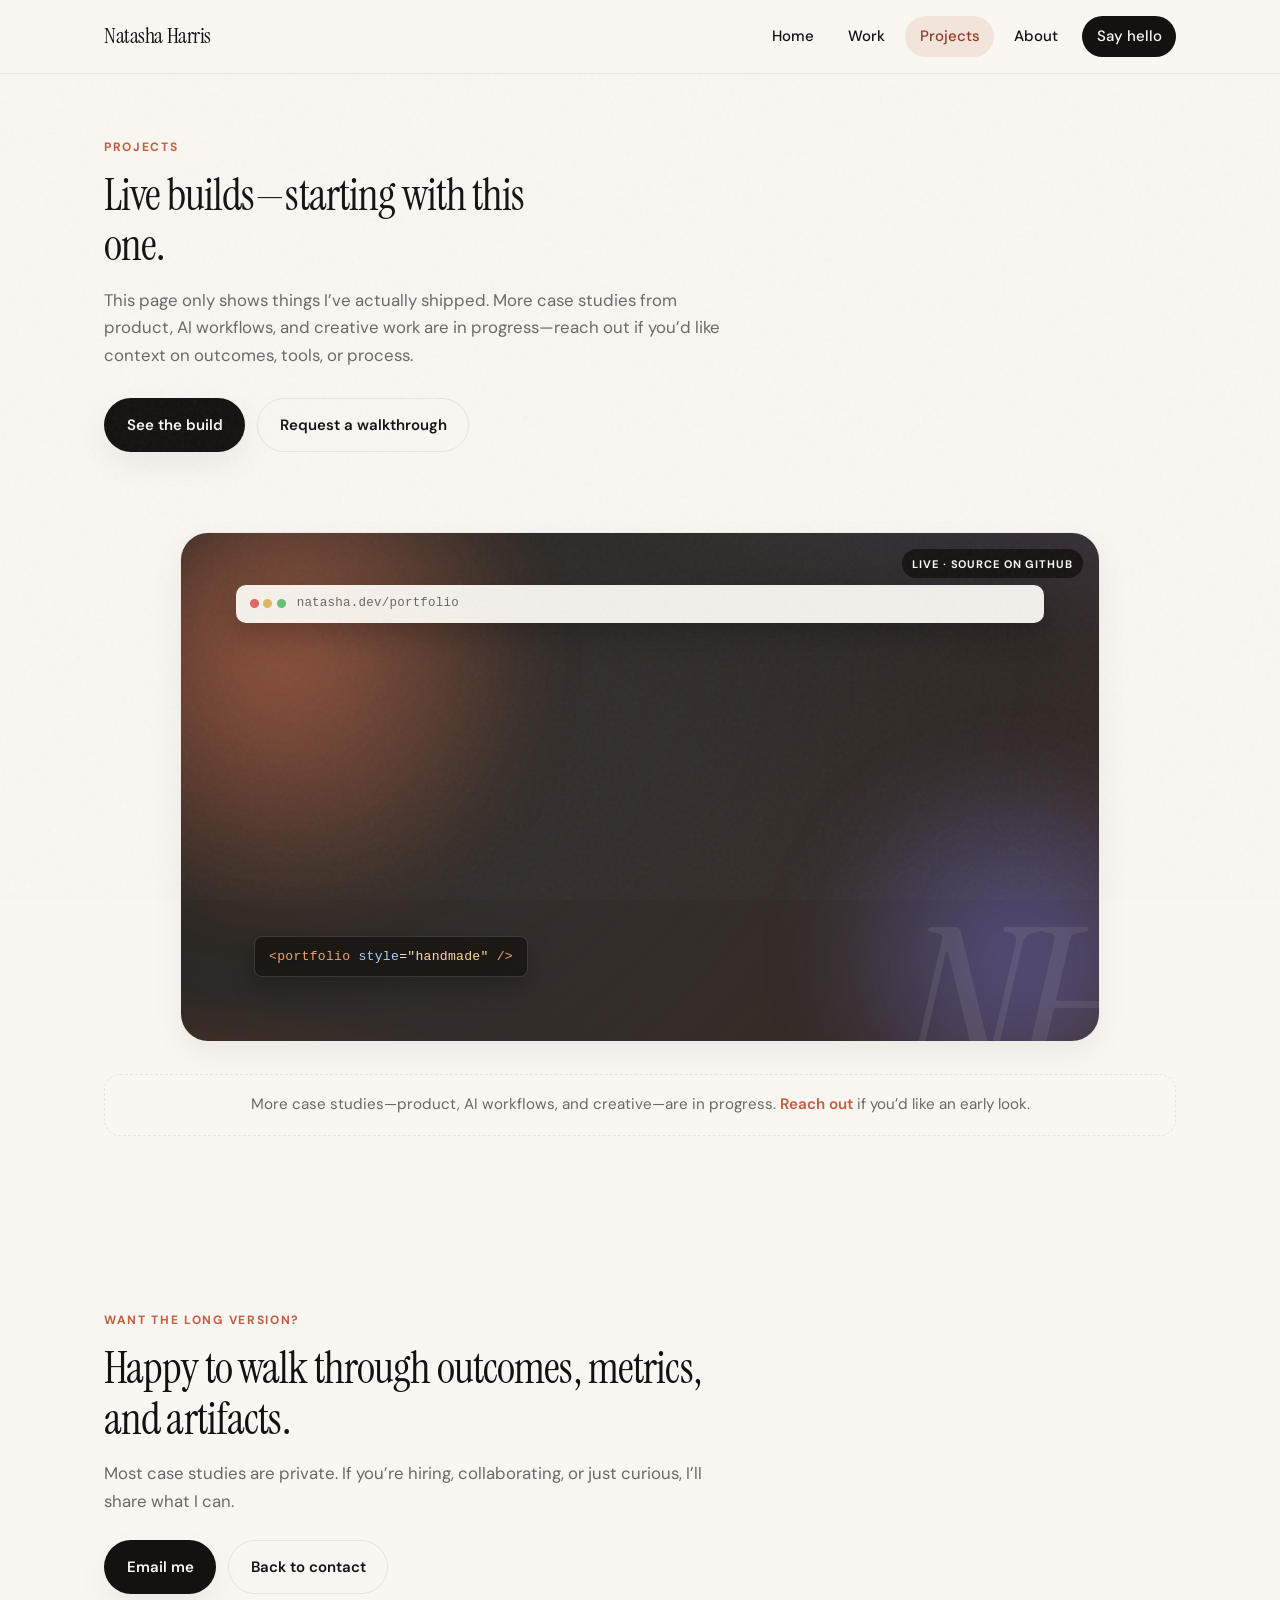
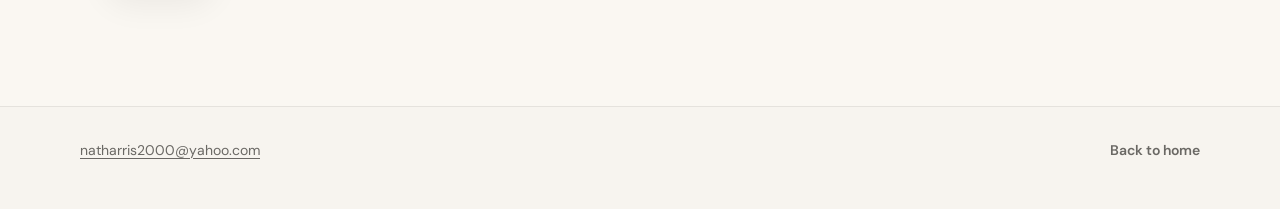
==== commit 7ca73a9e: "projects: replace placeholders with the one real project — this portfolio - Strip the six placeholde" ====
--- a/projects.html
+++ b/projects.html
@@ -3,7 +3,7 @@
 <head>
   <meta charset="UTF-8" />
   <meta name="viewport" content="width=device-width, initial-scale=1" />
-  <meta name="description" content="Projects by Natasha Harris — product, AI workflows, data, content, and creative. Selected work with outcomes, tools, and context." />
+  <meta name="description" content="Projects by Natasha Harris — live and in-progress builds. The first is this portfolio itself, hand-coded in HTML, CSS, and JavaScript." />
   <title>Projects · Natasha Harris</title>
   <link rel="preconnect" href="https://fonts.googleapis.com" />
   <link rel="preconnect" href="https://fonts.gstatic.com" crossorigin />
@@ -34,148 +34,67 @@
 
   <main id="main">
     <section class="section projects-hero">
-      <div class="projects-hero__grid">
-        <div data-reveal>
-          <p class="eyebrow">Projects</p>
-          <h1 class="section__title projects-hero__title">
-            Selected work across product, AI, data, and creative.
-          </h1>
-          <p class="section__sub projects-hero__sub">
-            A growing set of case studies. Some are live write-ups; others are gated or in progress—reach out if you'd
-            like context on outcomes, tools, or process.
-          </p>
-          <div class="projects-hero__actions">
-            <a class="btn btn--primary" href="index.html#contact" data-magnetic>Request a walkthrough</a>
-            <a class="btn btn--ghost" href="index.html#impact" data-magnetic>See the impact summary</a>
-          </div>
+      <div class="projects-hero__solo" data-reveal>
+        <p class="eyebrow">Projects</p>
+        <h1 class="section__title projects-hero__title">
+          Live builds—starting with this one.
+        </h1>
+        <p class="section__sub projects-hero__sub">
+          This page only shows things I’ve actually shipped. More case studies from product, AI workflows, and
+          creative work are in progress—reach out if you’d like context on outcomes, tools, or process.
+        </p>
+        <div class="projects-hero__actions">
+          <a class="btn btn--primary" href="#portfolio-project" data-magnetic>See the build</a>
+          <a class="btn btn--ghost" href="index.html#contact" data-magnetic>Request a walkthrough</a>
         </div>
-        <aside class="projects-filters" data-reveal aria-label="Filter projects">
-          <p class="skill-group__label">Filter by type</p>
-          <div class="filter-row" role="tablist" data-filters>
-            <button type="button" class="filter is-active" data-filter="all">All</button>
-            <button type="button" class="filter" data-filter="product">Product</button>
-            <button type="button" class="filter" data-filter="ai">AI &amp; automation</button>
-            <button type="button" class="filter" data-filter="data">Data</button>
-            <button type="button" class="filter" data-filter="creative">Creative</button>
-            <button type="button" class="filter" data-filter="ops">Ops &amp; leadership</button>
-          </div>
-        </aside>
       </div>
     </section>
 
     <section class="section section--tight projects">
-      <ol class="project-grid" data-stagger data-project-grid>
-        <li class="project-card" data-reveal data-tilt data-category="ai product">
-          <a class="project-card__inner" href="#" aria-label="AI-first course production pipeline (case study coming soon)">
-            <span class="project-card__status">Case study in progress</span>
-            <div class="project-card__art project-card__art--a" aria-hidden="true"></div>
+      <ol class="project-grid project-grid--single" data-stagger data-project-grid>
+        <li id="portfolio-project" class="project-card project-card--wide" data-reveal data-tilt data-category="product creative code">
+          <a class="project-card__inner" href="https://github.com/ndh11/My-Portfolio" target="_blank" rel="noopener" aria-label="Personal portfolio — source on GitHub">
+            <span class="project-card__status">Live · Source on GitHub</span>
+            <div class="project-card__art project-card__art--portfolio" aria-hidden="true">
+              <span class="project-card__art-orb project-card__art-orb--a"></span>
+              <span class="project-card__art-orb project-card__art-orb--b"></span>
+              <div class="project-card__art-window">
+                <span class="project-card__art-dots">
+                  <i></i><i></i><i></i>
+                </span>
+                <span class="project-card__art-url">natasha.dev/portfolio</span>
+              </div>
+              <div class="project-card__art-code">
+                <span class="tag">&lt;portfolio</span>
+                <span class="attr">style</span>=<span class="value">"handmade"</span>
+                <span class="tag">/&gt;</span>
+              </div>
+              <div class="project-card__art-mono" aria-hidden="true">NH</div>
+            </div>
             <div class="project-card__body">
               <div class="project-card__tags">
-                <span>AI</span><span>Automation</span><span>Product</span>
+                <span>Web</span><span>Design</span><span>HTML · CSS · JS</span>
               </div>
-              <h2 class="project-card__title">AI-first course production pipeline</h2>
+              <h2 class="project-card__title">Personal portfolio (this site)</h2>
               <p class="project-card__desc">
-                Stitched ChatGPT, Claude, and Gemini into a Make.com + Zapier assembly line—cutting repetitive content
-                formatting and accelerating course builds end-to-end.
+                Designed and built from scratch in HTML, CSS, and JavaScript—no frameworks. Kinetic typography,
+                scroll-driven reveals, 3D card tilts, a spinning brand badge, animated counters, and motion that
+                respects <code>prefers-reduced-motion</code>. Deployed as a static site, shipped from the repo.
               </p>
-              <p class="project-card__meta">CodaKid · 2024 – Present</p>
-            </div>
-          </a>
-        </li>
-
-        <li class="project-card" data-reveal data-tilt data-category="product ops">
-          <a class="project-card__inner" href="#" aria-label="40+ K–12 course curriculum system (case study coming soon)">
-            <span class="project-card__status">Private</span>
-            <div class="project-card__art project-card__art--b" aria-hidden="true"></div>
-            <div class="project-card__body">
-              <div class="project-card__tags">
-                <span>Product</span><span>Curriculum</span><span>Ops</span>
-              </div>
-              <h2 class="project-card__title">40+ course curriculum system</h2>
-              <p class="project-card__desc">
-                Architected a scalable K–12 coding &amp; AI curriculum—from lesson specs to QA templates—so a remote team
-                could ship at pace without losing consistency or rigor.
-              </p>
-              <p class="project-card__meta">CodaKid · 2023 – Present</p>
-            </div>
-          </a>
-        </li>
-
-        <li class="project-card" data-reveal data-tilt data-category="data">
-          <a class="project-card__inner" href="#" aria-label="Learner analytics in BigQuery (case study coming soon)">
-            <span class="project-card__status">Case study in progress</span>
-            <div class="project-card__art project-card__art--c" aria-hidden="true"></div>
-            <div class="project-card__body">
-              <div class="project-card__tags">
-                <span>Data</span><span>BigQuery</span><span>Looker</span>
-              </div>
-              <h2 class="project-card__title">Learner analytics &amp; drop-off diagnostics</h2>
-              <p class="project-card__desc">
-                Designed BigQuery + Looker Studio dashboards that exposed module drop-offs and drove curriculum
-                restructures—lifting completion on the worst offenders.
-              </p>
-              <p class="project-card__meta">CodaKid · 2024</p>
-            </div>
-          </a>
-        </li>
-
-        <li class="project-card" data-reveal data-tilt data-category="creative">
-          <a class="project-card__inner" href="#" aria-label="Paid acquisition &amp; creative system (case study coming soon)">
-            <span class="project-card__status">Private</span>
-            <div class="project-card__art project-card__art--d" aria-hidden="true"></div>
-            <div class="project-card__body">
-              <div class="project-card__tags">
-                <span>Marketing</span><span>Creative</span><span>Lifecycle</span>
-              </div>
-              <h2 class="project-card__title">Paid acquisition &amp; creative system</h2>
-              <p class="project-card__desc">
-                Ran end-to-end Meta &amp; Google Ads with a Go High Level lifecycle engine—producing creative in Adobe
-                Suite and Canva and closing the loop with performance data.
-              </p>
-              <p class="project-card__meta">CodaKid · 2023 – Present</p>
-            </div>
-          </a>
-        </li>
-
-        <li class="project-card" data-reveal data-tilt data-category="ops">
-          <a class="project-card__inner" href="#" aria-label="Remote delivery operating system (case study coming soon)">
-            <span class="project-card__status">Private</span>
-            <div class="project-card__art project-card__art--e" aria-hidden="true"></div>
-            <div class="project-card__body">
-              <div class="project-card__tags">
-                <span>Ops</span><span>Leadership</span><span>Rituals</span>
-              </div>
-              <h2 class="project-card__title">Remote delivery operating system</h2>
-              <p class="project-card__desc">
-                ClickUp + Notion sprint cadence, status rituals, and cross-team hand-offs that keep a remote team
-                hitting deliveries without heroics.
-              </p>
-              <p class="project-card__meta">CodaKid · 2023 – Present</p>
-            </div>
-          </a>
-        </li>
-
-        <li class="project-card" data-reveal data-tilt data-category="product ops">
-          <a class="project-card__inner" href="#" aria-label="CTE certification program (case study coming soon)">
-            <span class="project-card__status">Archived</span>
-            <div class="project-card__art project-card__art--f" aria-hidden="true"></div>
-            <div class="project-card__body">
-              <div class="project-card__tags">
-                <span>Program</span><span>Compliance</span><span>Education</span>
-              </div>
-              <h2 class="project-card__title">CTE certification program (400+ students)</h2>
-              <p class="project-card__desc">
-                Managed certification pathways end-to-end with a 100% compliance record—built the artifacts, rituals,
-                and reporting to keep the program audit-ready.
-              </p>
-              <p class="project-card__meta">Tempe Union HSD · 2022 – 2023</p>
+              <ul class="project-card__list">
+                <li>Hand-authored HTML, CSS, and vanilla JS (no framework)</li>
+                <li>Responsive across desktop and mobile with accessible motion</li>
+                <li>Versioned on GitHub, deployable to any static host</li>
+              </ul>
+              <p class="project-card__meta">2026 · github.com/ndh11/My-Portfolio ↗</p>
             </div>
           </a>
         </li>
       </ol>
 
-      <p class="projects__empty" data-empty hidden>
-        No projects match that filter yet — more case studies on the way.
+      <p class="projects__soon" data-reveal>
+        More case studies—product, AI workflows, and creative—are in progress.
+        <a href="index.html#contact">Reach out</a> if you’d like an early look.
       </p>
     </section>
 
@@ -184,7 +103,7 @@
         <p class="eyebrow">Want the long version?</p>
         <h2 class="section__title">Happy to walk through outcomes, metrics, and artifacts.</h2>
         <p class="section__sub contact__lede">
-          Most case studies are private. If you're hiring, collaborating, or just curious, I'll share what I can.
+          Most case studies are private. If you’re hiring, collaborating, or just curious, I’ll share what I can.
         </p>
         <div class="contact__actions">
           <a class="btn btn--primary" href="mailto:natharris2000@yahoo.com" data-magnetic>Email me</a>
--- a/css/styles.css
+++ b/css/styles.css
@@ -463,7 +463,23 @@
 @media (max-width: 900px) {
   .hero__grid {
     grid-template-columns: 1fr;
-    gap: 2.5rem;
+    gap: 3rem;
+  }
+  /* Pull the photo up visually so the hero reads as one composition */
+  .hero__photo-wrap {
+    order: 2;
+  }
+}
+
+@media (max-width: 540px) {
+  .hero {
+    padding-bottom: 1.25rem;
+  }
+  .hero__grid {
+    gap: 2.25rem;
+  }
+  .hero__title {
+    font-size: clamp(2.25rem, 10vw, 2.75rem);
   }
 }
 
@@ -540,17 +556,74 @@
 .hero__photo-wrap {
   margin: 0;
   justify-self: end;
+  width: 100%;
+  max-width: 520px;
 }
 
 @media (max-width: 900px) {
   .hero__photo-wrap {
     justify-self: center;
     max-width: 420px;
-  }
+    width: 100%;
+  }
+}
+
+.hero__photo-stage {
+  position: relative;
+  isolation: isolate;
+  padding: clamp(1rem, 3vw, 1.75rem);
+}
+
+.hero__photo-blob {
+  position: absolute;
+  border-radius: 50%;
+  filter: blur(42px);
+  pointer-events: none;
+  z-index: 0;
+  opacity: 0.55;
+  will-change: transform;
+}
+
+.hero__photo-blob--a {
+  width: 62%;
+  aspect-ratio: 1;
+  top: -6%;
+  left: -10%;
+  background: radial-gradient(circle at 35% 35%, rgba(212, 93, 56, 0.55), rgba(212, 93, 56, 0) 65%);
+  animation: blobFloat 11s ease-in-out infinite;
+}
+
+.hero__photo-blob--b {
+  width: 54%;
+  aspect-ratio: 1;
+  bottom: -10%;
+  right: -14%;
+  background: radial-gradient(circle at 65% 65%, rgba(120, 110, 210, 0.42), rgba(120, 110, 210, 0) 65%);
+  animation: blobFloat 14s ease-in-out infinite reverse;
+}
+
+@keyframes blobFloat {
+  0%, 100% { transform: translate3d(0, 0, 0) scale(1); }
+  50%      { transform: translate3d(16px, -14px, 0) scale(1.08); }
+}
+
+.hero__photo-grid {
+  position: absolute;
+  inset: 8% 8%;
+  z-index: 0;
+  opacity: 0.35;
+  background-image:
+    linear-gradient(to right, rgba(20, 18, 15, 0.08) 1px, transparent 1px),
+    linear-gradient(to bottom, rgba(20, 18, 15, 0.08) 1px, transparent 1px);
+  background-size: 24px 24px;
+  mask-image: radial-gradient(circle at 50% 50%, #000 45%, transparent 75%);
+  -webkit-mask-image: radial-gradient(circle at 50% 50%, #000 45%, transparent 75%);
+  pointer-events: none;
 }
 
 .hero__photo-frame {
   position: relative;
+  z-index: 1;
   border-radius: var(--radius-lg);
   overflow: hidden;
   box-shadow: var(--shadow);
@@ -572,12 +645,16 @@
 }
 
 @media (prefers-reduced-motion: reduce) {
-  .hero__photo-frame {
+  .hero__photo-frame,
+  .hero__photo-blob,
+  .hero__badge-ring,
+  .hero__status-dot {
     animation: none;
   }
 }
 
 .hero__photo-frame img {
+  display: block;
   width: 100%;
   object-fit: cover;
   aspect-ratio: 4 / 5;
@@ -602,16 +679,116 @@
   transform: translateX(120%);
 }
 
+/* Status pill */
+.hero__status {
+  position: absolute;
+  top: clamp(0.5rem, 2vw, 1rem);
+  left: clamp(0.5rem, 2vw, 1rem);
+  z-index: 2;
+  display: inline-flex;
+  align-items: center;
+  gap: 0.5rem;
+  padding: 0.4rem 0.75rem 0.4rem 0.6rem;
+  background: rgba(253, 250, 245, 0.92);
+  backdrop-filter: blur(8px);
+  -webkit-backdrop-filter: blur(8px);
+  border: 1px solid var(--line);
+  border-radius: var(--radius-pill);
+  font-size: 0.75rem;
+  font-weight: 600;
+  letter-spacing: 0.08em;
+  text-transform: uppercase;
+  color: var(--ink);
+  box-shadow: 0 6px 18px rgba(20, 18, 15, 0.08);
+}
+
+.hero__status-dot {
+  width: 8px;
+  height: 8px;
+  border-radius: 50%;
+  background: #1f9d55;
+  box-shadow: 0 0 0 4px rgba(31, 157, 85, 0.18);
+  animation: pulseDot 2.2s ease-in-out infinite;
+}
+
+@keyframes pulseDot {
+  0%, 100% { transform: scale(1);   box-shadow: 0 0 0 4px rgba(31, 157, 85, 0.18); }
+  50%      { transform: scale(1.15); box-shadow: 0 0 0 7px rgba(31, 157, 85, 0.05); }
+}
+
+/* Spinning badge */
+.hero__badge {
+  position: absolute;
+  bottom: -14px;
+  right: -14px;
+  z-index: 3;
+  width: clamp(84px, 12vw, 112px);
+  aspect-ratio: 1;
+  border-radius: 50%;
+  background: var(--ink);
+  color: var(--bg);
+  display: grid;
+  place-items: center;
+  box-shadow: 0 18px 40px rgba(20, 18, 15, 0.22);
+}
+
+@media (max-width: 540px) {
+  .hero__badge {
+    bottom: -8px;
+    right: -8px;
+    width: 84px;
+  }
+}
+
+.hero__badge-ring {
+  position: absolute;
+  inset: 0;
+  width: 100%;
+  height: 100%;
+  animation: badgeSpin 18s linear infinite;
+}
+
+.hero__badge-text {
+  font-family: var(--font-body);
+  font-size: 10px;
+  font-weight: 700;
+  letter-spacing: 0.05em;
+  fill: var(--bg);
+}
+
+.hero__badge-core {
+  position: relative;
+  z-index: 1;
+  font-family: var(--font-display);
+  font-size: 1.5rem;
+  color: var(--accent);
+  line-height: 1;
+}
+
+@keyframes badgeSpin {
+  to { transform: rotate(360deg); }
+}
+
 .hero__caption {
-  margin-top: 0.85rem;
+  margin-top: 1rem;
   font-size: 0.875rem;
   color: var(--ink-faint);
   text-align: right;
+  padding-right: clamp(0.25rem, 2vw, 0.75rem);
 }
 
 @media (max-width: 900px) {
   .hero__caption {
     text-align: center;
+    padding-right: 0;
+  }
+}
+
+/* Kill hover tilt transforms on touch devices so the photo never gets
+   stuck in a skewed state after scrolling. */
+@media (hover: none) {
+  .hero__photo-frame[data-tilt] {
+    transform: none !important;
   }
 }
 
@@ -1446,6 +1623,185 @@
   background: linear-gradient(135deg, #20311d 0%, #3f6035 45%, #e8a07a 100%);
 }
 
+/* Portfolio project — editor/browser inspired art */
+.project-card__art--portfolio {
+  background:
+    radial-gradient(1200px 400px at 110% -20%, rgba(120, 110, 210, 0.22), transparent 55%),
+    radial-gradient(900px 300px at -10% 120%, rgba(212, 93, 56, 0.28), transparent 55%),
+    linear-gradient(135deg, #1a1815 0%, #2a2522 55%, #3a2e26 100%);
+  overflow: hidden;
+  isolation: isolate;
+  aspect-ratio: 16 / 9;
+}
+
+.project-card__art-orb {
+  position: absolute;
+  border-radius: 50%;
+  filter: blur(36px);
+  opacity: 0.65;
+  pointer-events: none;
+  will-change: transform;
+}
+
+.project-card__art-orb--a {
+  width: 52%;
+  aspect-ratio: 1;
+  top: -12%;
+  left: -10%;
+  background: radial-gradient(circle at 40% 40%, rgba(212, 93, 56, 0.85), rgba(212, 93, 56, 0) 65%);
+  animation: blobFloat 13s ease-in-out infinite;
+}
+
+.project-card__art-orb--b {
+  width: 42%;
+  aspect-ratio: 1;
+  bottom: -12%;
+  right: -8%;
+  background: radial-gradient(circle at 60% 60%, rgba(120, 110, 210, 0.85), rgba(120, 110, 210, 0) 65%);
+  animation: blobFloat 15s ease-in-out infinite reverse;
+}
+
+.project-card__art-window {
+  position: absolute;
+  top: 10%;
+  left: 6%;
+  right: 6%;
+  display: flex;
+  align-items: center;
+  gap: 0.65rem;
+  padding: 0.55rem 0.85rem;
+  background: rgba(253, 250, 245, 0.95);
+  backdrop-filter: blur(6px);
+  -webkit-backdrop-filter: blur(6px);
+  border-radius: 10px;
+  box-shadow: 0 12px 28px rgba(0, 0, 0, 0.22);
+  z-index: 1;
+}
+
+.project-card__art-dots {
+  display: inline-flex;
+  gap: 0.3rem;
+}
+
+.project-card__art-dots i {
+  display: block;
+  width: 9px;
+  height: 9px;
+  border-radius: 50%;
+  background: var(--line);
+}
+
+.project-card__art-dots i:nth-child(1) { background: #e06464; }
+.project-card__art-dots i:nth-child(2) { background: #e0b664; }
+.project-card__art-dots i:nth-child(3) { background: #64c178; }
+
+.project-card__art-url {
+  font-size: 0.78rem;
+  font-weight: 500;
+  letter-spacing: 0.02em;
+  color: var(--ink-muted);
+  font-family: ui-monospace, SFMono-Regular, Menlo, monospace;
+}
+
+.project-card__art-code {
+  position: absolute;
+  left: 8%;
+  bottom: 14%;
+  padding: 0.55rem 0.85rem;
+  background: rgba(20, 18, 15, 0.72);
+  color: #f5ede3;
+  border: 1px solid rgba(253, 250, 245, 0.14);
+  border-radius: 8px;
+  font-family: ui-monospace, SFMono-Regular, Menlo, monospace;
+  font-size: 0.82rem;
+  letter-spacing: 0.02em;
+  z-index: 2;
+  box-shadow: 0 10px 24px rgba(0, 0, 0, 0.25);
+}
+
+.project-card__art-code .tag   { color: #f3a26e; }
+.project-card__art-code .attr  { color: #a6d1ff; }
+.project-card__art-code .value { color: #ffd79a; }
+
+.project-card__art-mono {
+  position: absolute;
+  right: -3%;
+  bottom: -10%;
+  font-family: var(--font-display);
+  font-style: italic;
+  font-size: clamp(7rem, 22vw, 14rem);
+  line-height: 0.8;
+  color: rgba(253, 250, 245, 0.08);
+  letter-spacing: -0.04em;
+  user-select: none;
+  pointer-events: none;
+  z-index: 0;
+}
+
+/* Single-project layout */
+.project-grid--single {
+  grid-template-columns: 1fr;
+  max-width: 920px;
+  margin: 0 auto;
+}
+
+.project-card--wide .project-card__art {
+  aspect-ratio: 16 / 9;
+}
+
+.project-card__list {
+  margin: 0 0 0.9rem;
+  padding: 0 0 0 1.05rem;
+  font-size: 0.9rem;
+  color: var(--ink-muted);
+  line-height: 1.5;
+}
+
+.project-card__list li + li {
+  margin-top: 0.2rem;
+}
+
+.project-card__desc code {
+  background: var(--accent-soft);
+  color: var(--accent);
+  padding: 0.1em 0.4em;
+  border-radius: 4px;
+  font-size: 0.9em;
+}
+
+/* Solo hero layout when there are no filters */
+.projects-hero__solo {
+  max-width: 780px;
+}
+
+.projects__soon {
+  margin-top: 2rem;
+  padding: 1.1rem 1.25rem;
+  border: 1px dashed var(--line);
+  border-radius: var(--radius-md);
+  color: var(--ink-muted);
+  text-align: center;
+  font-size: 0.95rem;
+}
+
+.projects__soon a {
+  color: var(--accent);
+  font-weight: 600;
+  text-decoration: none;
+  border-bottom: 1px solid transparent;
+  transition: border-color 0.2s ease;
+}
+
+.projects__soon a:hover {
+  border-color: var(--accent);
+}
+
+@media (prefers-reduced-motion: reduce) {
+  .project-card__art-orb {
+    animation: none;
+  }
+}
+
 .project-card__body {
   padding: 1.35rem 1.4rem 1.5rem;
 }
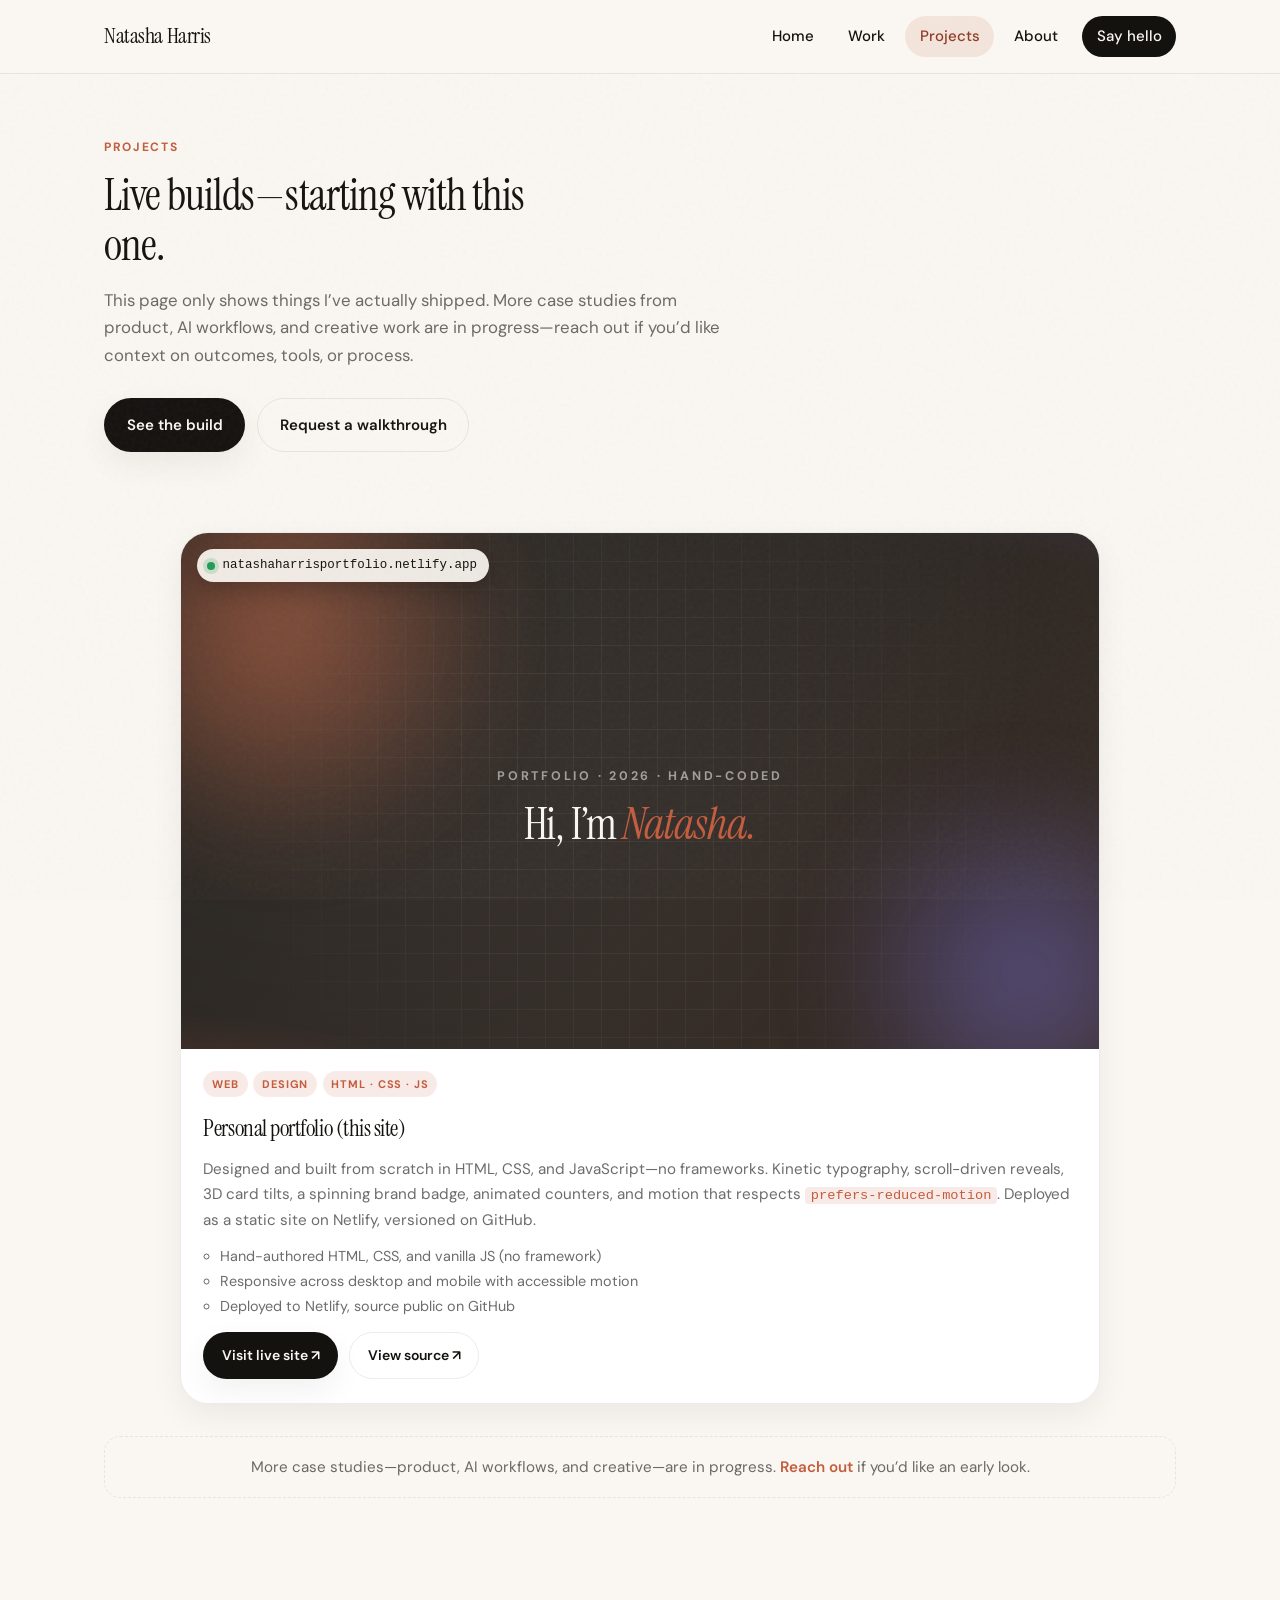
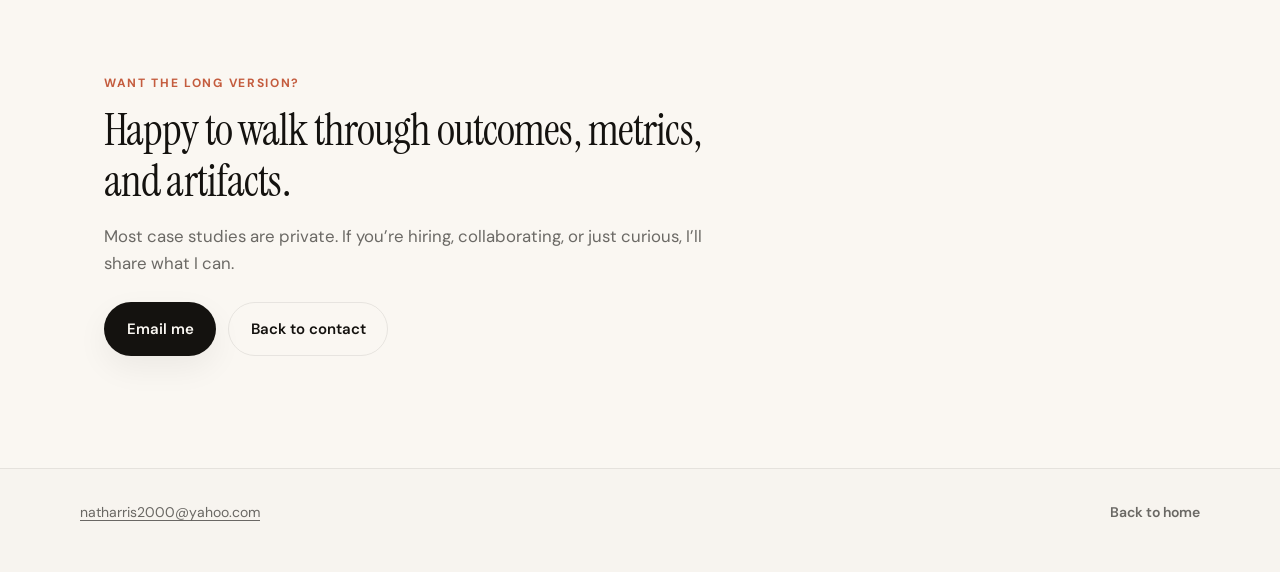
==== commit 42631b1f: "projects: rebuild portfolio card art + fully responsive, link to live Netlify site - Replace busy br" ====
--- a/projects.html
+++ b/projects.html
@@ -53,23 +53,19 @@
     <section class="section section--tight projects">
       <ol class="project-grid project-grid--single" data-stagger data-project-grid>
         <li id="portfolio-project" class="project-card project-card--wide" data-reveal data-tilt data-category="product creative code">
-          <a class="project-card__inner" href="https://github.com/ndh11/My-Portfolio" target="_blank" rel="noopener" aria-label="Personal portfolio — source on GitHub">
-            <span class="project-card__status">Live · Source on GitHub</span>
+          <div class="project-card__inner">
             <div class="project-card__art project-card__art--portfolio" aria-hidden="true">
               <span class="project-card__art-orb project-card__art-orb--a"></span>
               <span class="project-card__art-orb project-card__art-orb--b"></span>
-              <div class="project-card__art-window">
-                <span class="project-card__art-dots">
-                  <i></i><i></i><i></i>
-                </span>
-                <span class="project-card__art-url">natasha.dev/portfolio</span>
+              <span class="project-card__art-grid"></span>
+              <div class="project-card__art-chip">
+                <span class="project-card__art-chip-dot"></span>
+                <span class="project-card__art-chip-url">natashaharrisportfolio.netlify.app</span>
               </div>
-              <div class="project-card__art-code">
-                <span class="tag">&lt;portfolio</span>
-                <span class="attr">style</span>=<span class="value">"handmade"</span>
-                <span class="tag">/&gt;</span>
+              <div class="project-card__art-display">
+                <span class="project-card__art-kicker">Portfolio · 2026 · Hand-coded</span>
+                <span class="project-card__art-word">Hi, I’m <em>Natasha.</em></span>
               </div>
-              <div class="project-card__art-mono" aria-hidden="true">NH</div>
             </div>
             <div class="project-card__body">
               <div class="project-card__tags">
@@ -79,16 +75,19 @@
               <p class="project-card__desc">
                 Designed and built from scratch in HTML, CSS, and JavaScript—no frameworks. Kinetic typography,
                 scroll-driven reveals, 3D card tilts, a spinning brand badge, animated counters, and motion that
-                respects <code>prefers-reduced-motion</code>. Deployed as a static site, shipped from the repo.
+                respects <code>prefers-reduced-motion</code>. Deployed as a static site on Netlify, versioned on GitHub.
               </p>
               <ul class="project-card__list">
                 <li>Hand-authored HTML, CSS, and vanilla JS (no framework)</li>
                 <li>Responsive across desktop and mobile with accessible motion</li>
-                <li>Versioned on GitHub, deployable to any static host</li>
+                <li>Deployed to Netlify, source public on GitHub</li>
               </ul>
-              <p class="project-card__meta">2026 · github.com/ndh11/My-Portfolio ↗</p>
+              <div class="project-card__actions">
+                <a class="btn btn--primary" href="https://natashaharrisportfolio.netlify.app/" target="_blank" rel="noopener" data-magnetic>Visit live site ↗</a>
+                <a class="btn btn--ghost" href="https://github.com/ndh11/My-Portfolio" target="_blank" rel="noopener" data-magnetic>View source ↗</a>
+              </div>
             </div>
-          </a>
+          </div>
         </li>
       </ol>
 
--- a/css/styles.css
+++ b/css/styles.css
@@ -1623,119 +1623,137 @@
   background: linear-gradient(135deg, #20311d 0%, #3f6035 45%, #e8a07a 100%);
 }
 
-/* Portfolio project — editor/browser inspired art */
+/* Portfolio project — editorial, responsive art */
 .project-card__art--portfolio {
   background:
-    radial-gradient(1200px 400px at 110% -20%, rgba(120, 110, 210, 0.22), transparent 55%),
-    radial-gradient(900px 300px at -10% 120%, rgba(212, 93, 56, 0.28), transparent 55%),
-    linear-gradient(135deg, #1a1815 0%, #2a2522 55%, #3a2e26 100%);
+    radial-gradient(1000px 320px at 120% -25%, rgba(120, 110, 210, 0.28), transparent 55%),
+    radial-gradient(800px 260px at -10% 120%, rgba(212, 93, 56, 0.32), transparent 55%),
+    linear-gradient(135deg, #1a1815 0%, #2c2622 55%, #3a2e26 100%);
   overflow: hidden;
   isolation: isolate;
+  display: grid;
+  place-items: center;
   aspect-ratio: 16 / 9;
+  min-height: 220px;
 }
 
 .project-card__art-orb {
   position: absolute;
   border-radius: 50%;
-  filter: blur(36px);
-  opacity: 0.65;
+  filter: blur(42px);
+  opacity: 0.6;
   pointer-events: none;
   will-change: transform;
+  z-index: 0;
 }
 
 .project-card__art-orb--a {
-  width: 52%;
+  width: 46%;
   aspect-ratio: 1;
-  top: -12%;
-  left: -10%;
+  top: -14%;
+  left: -8%;
   background: radial-gradient(circle at 40% 40%, rgba(212, 93, 56, 0.85), rgba(212, 93, 56, 0) 65%);
   animation: blobFloat 13s ease-in-out infinite;
 }
 
 .project-card__art-orb--b {
-  width: 42%;
+  width: 40%;
   aspect-ratio: 1;
-  bottom: -12%;
+  bottom: -14%;
   right: -8%;
   background: radial-gradient(circle at 60% 60%, rgba(120, 110, 210, 0.85), rgba(120, 110, 210, 0) 65%);
   animation: blobFloat 15s ease-in-out infinite reverse;
 }
 
-.project-card__art-window {
-  position: absolute;
-  top: 10%;
-  left: 6%;
-  right: 6%;
-  display: flex;
+.project-card__art-grid {
+  position: absolute;
+  inset: 0;
+  z-index: 0;
+  opacity: 0.14;
+  background-image:
+    linear-gradient(to right, rgba(253, 250, 245, 0.35) 1px, transparent 1px),
+    linear-gradient(to bottom, rgba(253, 250, 245, 0.35) 1px, transparent 1px);
+  background-size: 28px 28px;
+  mask-image: radial-gradient(circle at 50% 55%, #000 35%, transparent 80%);
+  -webkit-mask-image: radial-gradient(circle at 50% 55%, #000 35%, transparent 80%);
+  pointer-events: none;
+}
+
+/* URL chip (top-left) */
+.project-card__art-chip {
+  position: absolute;
+  top: clamp(0.6rem, 2.2vw, 1rem);
+  left: clamp(0.6rem, 2.2vw, 1rem);
+  z-index: 2;
+  display: inline-flex;
   align-items: center;
-  gap: 0.65rem;
-  padding: 0.55rem 0.85rem;
-  background: rgba(253, 250, 245, 0.95);
-  backdrop-filter: blur(6px);
-  -webkit-backdrop-filter: blur(6px);
-  border-radius: 10px;
-  box-shadow: 0 12px 28px rgba(0, 0, 0, 0.22);
+  gap: 0.5rem;
+  max-width: calc(100% - clamp(1.2rem, 4.4vw, 2rem));
+  padding: 0.4rem 0.75rem 0.4rem 0.6rem;
+  background: rgba(253, 250, 245, 0.92);
+  backdrop-filter: blur(8px);
+  -webkit-backdrop-filter: blur(8px);
+  border-radius: var(--radius-pill);
+  font-size: clamp(0.68rem, 1.4vw, 0.78rem);
+  font-family: ui-monospace, SFMono-Regular, Menlo, monospace;
+  color: var(--ink);
+  box-shadow: 0 8px 22px rgba(0, 0, 0, 0.22);
+}
+
+.project-card__art-chip-url {
+  overflow: hidden;
+  text-overflow: ellipsis;
+  white-space: nowrap;
+}
+
+.project-card__art-chip-dot {
+  flex: none;
+  width: 8px;
+  height: 8px;
+  border-radius: 50%;
+  background: #1f9d55;
+  box-shadow: 0 0 0 4px rgba(31, 157, 85, 0.18);
+  animation: pulseDot 2.2s ease-in-out infinite;
+}
+
+/* Centered typographic display */
+.project-card__art-display {
+  position: relative;
   z-index: 1;
-}
-
-.project-card__art-dots {
-  display: inline-flex;
-  gap: 0.3rem;
-}
-
-.project-card__art-dots i {
+  text-align: center;
+  padding: clamp(2.5rem, 8vw, 3.25rem) clamp(1rem, 4vw, 2rem) clamp(1rem, 3vw, 1.25rem);
+  max-width: 90%;
+}
+
+.project-card__art-kicker {
   display: block;
-  width: 9px;
-  height: 9px;
-  border-radius: 50%;
-  background: var(--line);
-}
-
-.project-card__art-dots i:nth-child(1) { background: #e06464; }
-.project-card__art-dots i:nth-child(2) { background: #e0b664; }
-.project-card__art-dots i:nth-child(3) { background: #64c178; }
-
-.project-card__art-url {
-  font-size: 0.78rem;
-  font-weight: 500;
-  letter-spacing: 0.02em;
-  color: var(--ink-muted);
-  font-family: ui-monospace, SFMono-Regular, Menlo, monospace;
-}
-
-.project-card__art-code {
-  position: absolute;
-  left: 8%;
-  bottom: 14%;
-  padding: 0.55rem 0.85rem;
-  background: rgba(20, 18, 15, 0.72);
-  color: #f5ede3;
-  border: 1px solid rgba(253, 250, 245, 0.14);
-  border-radius: 8px;
-  font-family: ui-monospace, SFMono-Regular, Menlo, monospace;
-  font-size: 0.82rem;
-  letter-spacing: 0.02em;
-  z-index: 2;
-  box-shadow: 0 10px 24px rgba(0, 0, 0, 0.25);
-}
-
-.project-card__art-code .tag   { color: #f3a26e; }
-.project-card__art-code .attr  { color: #a6d1ff; }
-.project-card__art-code .value { color: #ffd79a; }
-
-.project-card__art-mono {
-  position: absolute;
-  right: -3%;
-  bottom: -10%;
+  font-size: clamp(0.65rem, 1.3vw, 0.78rem);
+  font-weight: 700;
+  letter-spacing: 0.22em;
+  text-transform: uppercase;
+  color: rgba(253, 250, 245, 0.55);
+  margin: 0 0 clamp(0.5rem, 1.5vw, 0.85rem);
+}
+
+.project-card__art-word {
+  display: block;
   font-family: var(--font-display);
+  font-weight: 400;
+  font-size: clamp(1.6rem, 5.2vw, 2.75rem);
+  line-height: 1.08;
+  letter-spacing: -0.02em;
+  color: var(--bg);
+}
+
+.project-card__art-word em {
+  color: var(--accent);
   font-style: italic;
-  font-size: clamp(7rem, 22vw, 14rem);
-  line-height: 0.8;
-  color: rgba(253, 250, 245, 0.08);
-  letter-spacing: -0.04em;
-  user-select: none;
-  pointer-events: none;
-  z-index: 0;
+}
+
+/* Hover: the centered word nudges up a touch */
+.project-card:hover .project-card__art-display {
+  transform: translateY(-4px);
+  transition: transform 0.5s cubic-bezier(0.22, 1, 0.36, 1);
 }
 
 /* Single-project layout */
@@ -1745,8 +1763,25 @@
   margin: 0 auto;
 }
 
+.project-card--wide .project-card__inner {
+  display: block;
+}
+
 .project-card--wide .project-card__art {
   aspect-ratio: 16 / 9;
+  min-height: 220px;
+}
+
+.project-card__actions {
+  display: flex;
+  flex-wrap: wrap;
+  gap: 0.65rem;
+  margin-top: 0.35rem;
+}
+
+.project-card__actions .btn {
+  padding: 0.7rem 1.1rem;
+  font-size: 0.875rem;
 }
 
 .project-card__list {
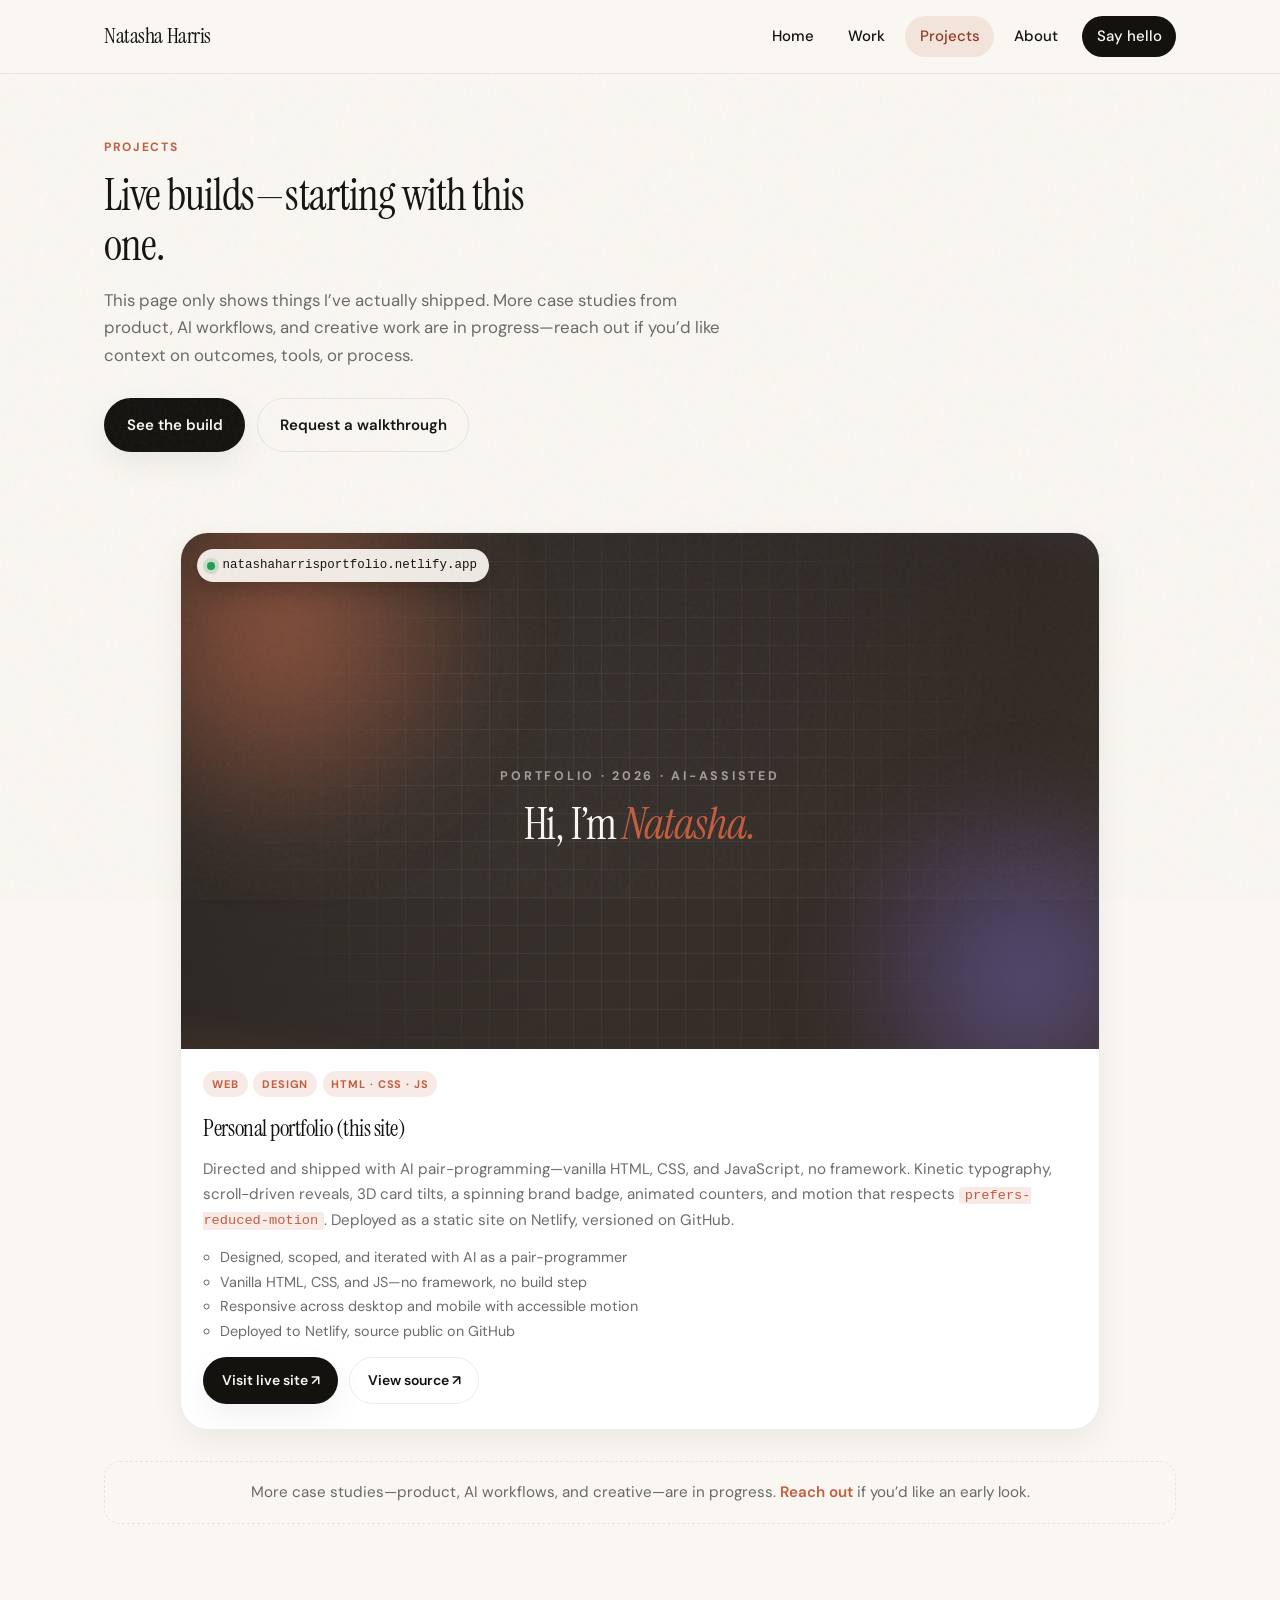
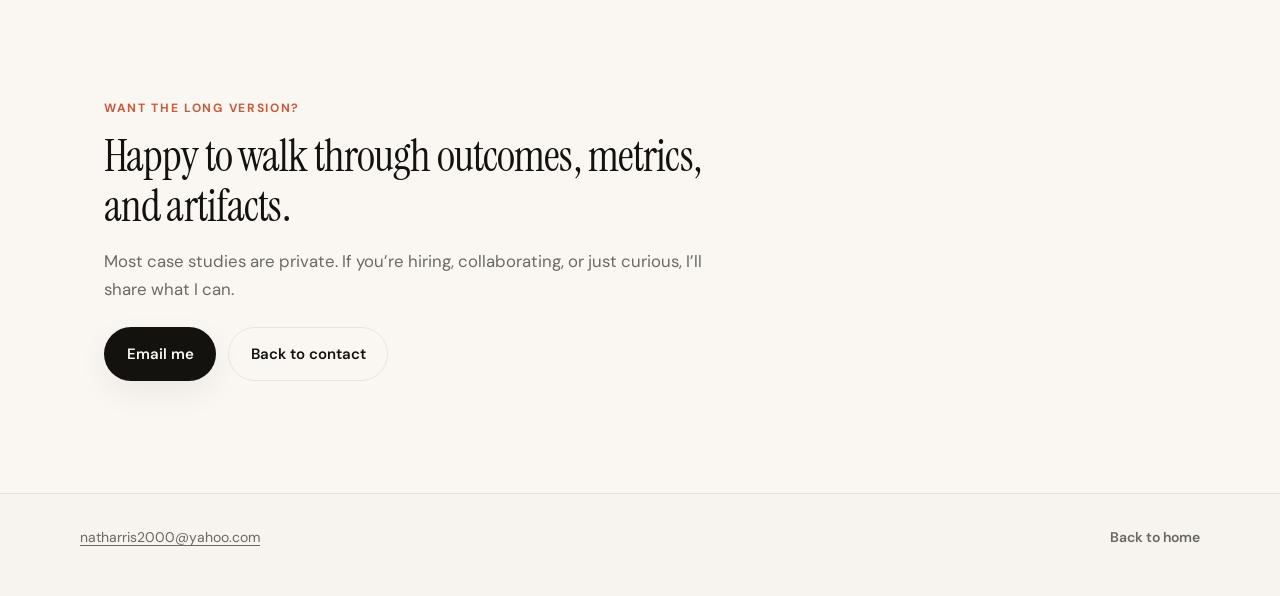
==== commit f985242c: "projects: honest framing — AI-assisted build, no framework (not 'hand-coded') Made-with: Cursor" ====
--- a/projects.html
+++ b/projects.html
@@ -63,7 +63,7 @@
                 <span class="project-card__art-chip-url">natashaharrisportfolio.netlify.app</span>
               </div>
               <div class="project-card__art-display">
-                <span class="project-card__art-kicker">Portfolio · 2026 · Hand-coded</span>
+                <span class="project-card__art-kicker">Portfolio · 2026 · AI-assisted</span>
                 <span class="project-card__art-word">Hi, I’m <em>Natasha.</em></span>
               </div>
             </div>
@@ -73,12 +73,14 @@
               </div>
               <h2 class="project-card__title">Personal portfolio (this site)</h2>
               <p class="project-card__desc">
-                Designed and built from scratch in HTML, CSS, and JavaScript—no frameworks. Kinetic typography,
-                scroll-driven reveals, 3D card tilts, a spinning brand badge, animated counters, and motion that
-                respects <code>prefers-reduced-motion</code>. Deployed as a static site on Netlify, versioned on GitHub.
+                Directed and shipped with AI pair-programming—vanilla HTML, CSS, and JavaScript, no framework.
+                Kinetic typography, scroll-driven reveals, 3D card tilts, a spinning brand badge, animated counters,
+                and motion that respects <code>prefers-reduced-motion</code>. Deployed as a static site on Netlify,
+                versioned on GitHub.
               </p>
               <ul class="project-card__list">
-                <li>Hand-authored HTML, CSS, and vanilla JS (no framework)</li>
+                <li>Designed, scoped, and iterated with AI as a pair-programmer</li>
+                <li>Vanilla HTML, CSS, and JS—no framework, no build step</li>
                 <li>Responsive across desktop and mobile with accessible motion</li>
                 <li>Deployed to Netlify, source public on GitHub</li>
               </ul>
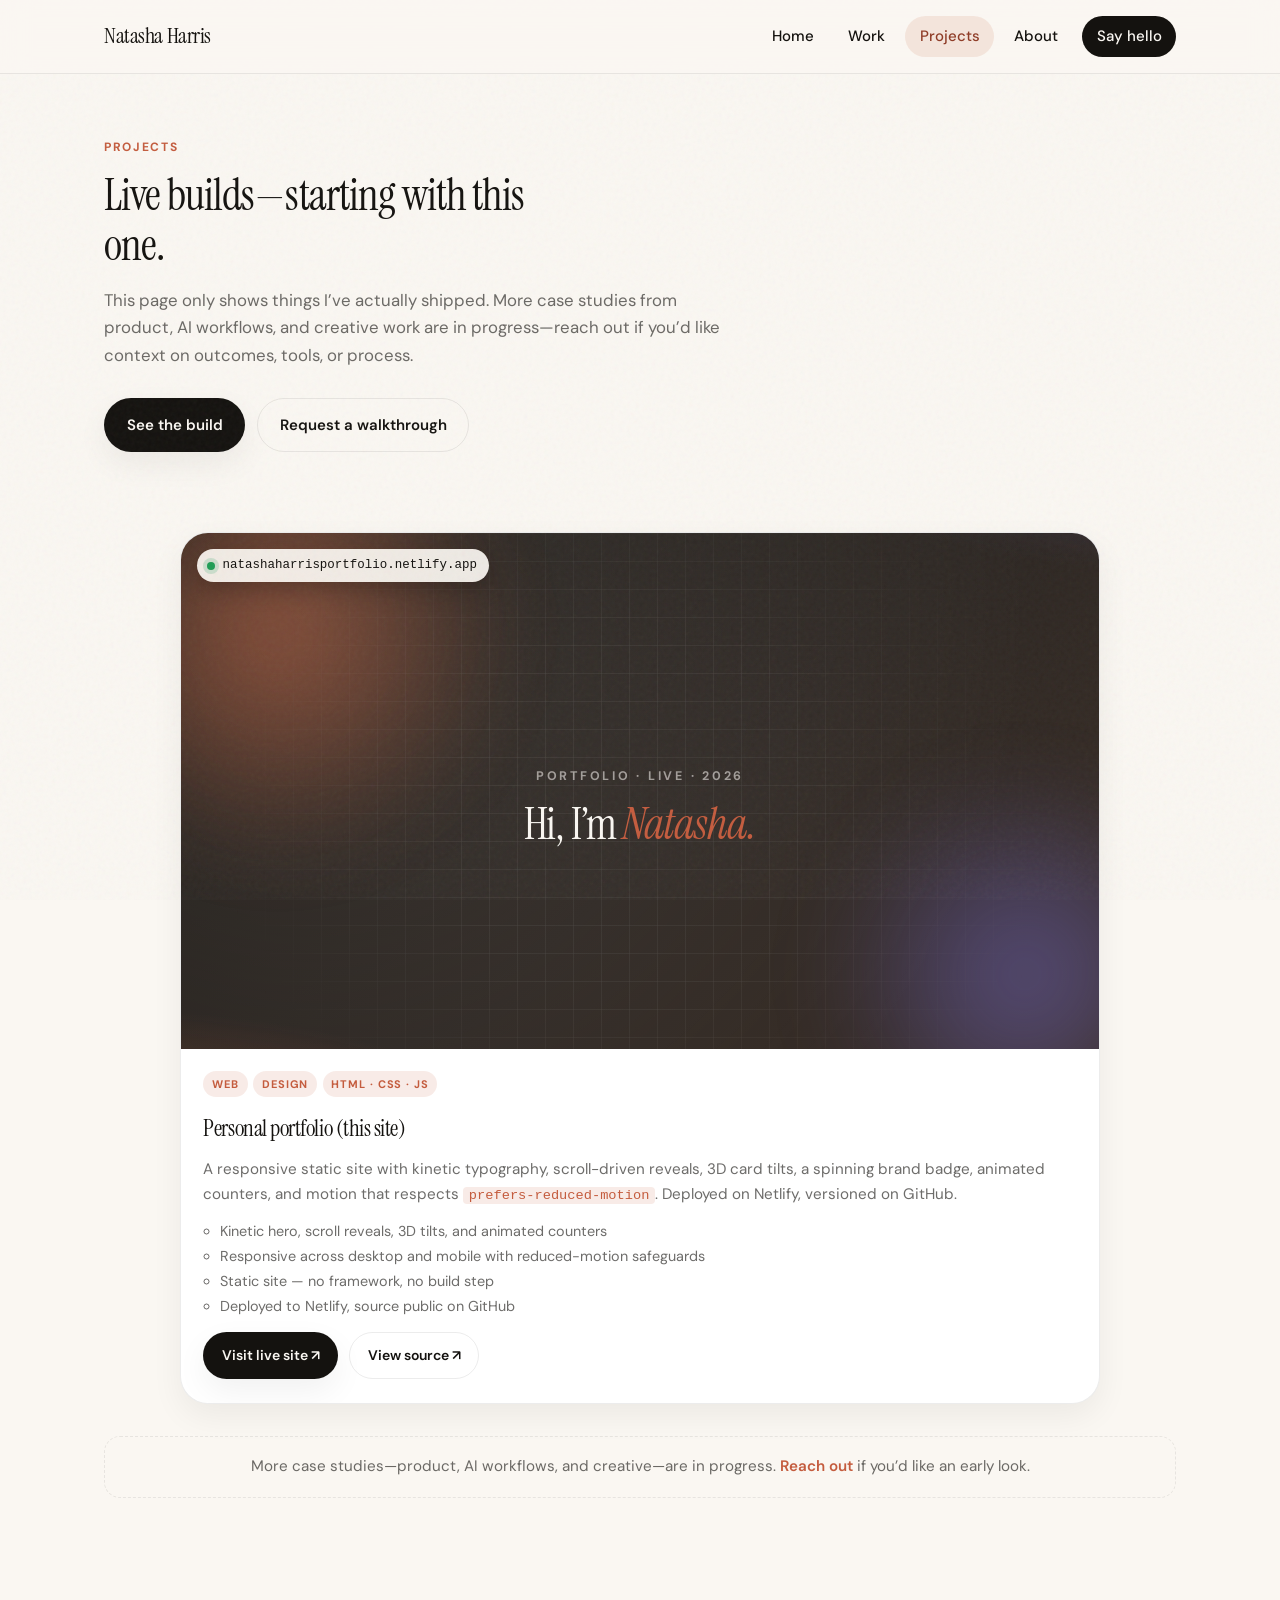
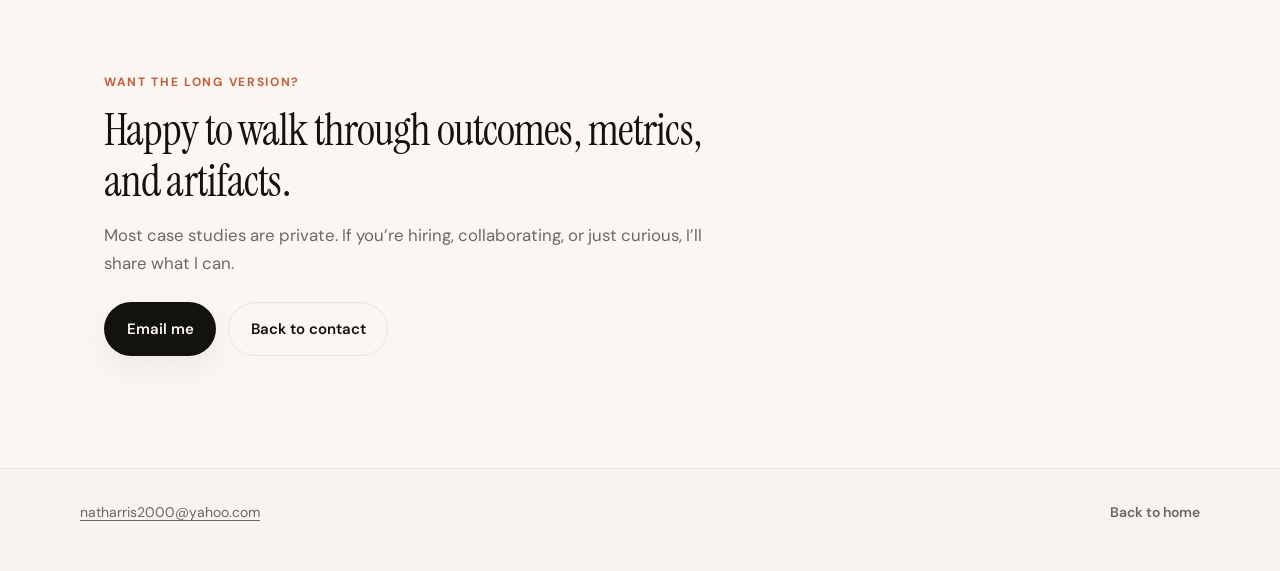
==== commit 0b5487d1: "projects: neutral portfolio card copy (drop 'AI-assisted' and 'hand-coded') Made-with: Cursor" ====
--- a/projects.html
+++ b/projects.html
@@ -63,7 +63,7 @@
                 <span class="project-card__art-chip-url">natashaharrisportfolio.netlify.app</span>
               </div>
               <div class="project-card__art-display">
-                <span class="project-card__art-kicker">Portfolio · 2026 · AI-assisted</span>
+                <span class="project-card__art-kicker">Portfolio · Live · 2026</span>
                 <span class="project-card__art-word">Hi, I’m <em>Natasha.</em></span>
               </div>
             </div>
@@ -73,15 +73,14 @@
               </div>
               <h2 class="project-card__title">Personal portfolio (this site)</h2>
               <p class="project-card__desc">
-                Directed and shipped with AI pair-programming—vanilla HTML, CSS, and JavaScript, no framework.
-                Kinetic typography, scroll-driven reveals, 3D card tilts, a spinning brand badge, animated counters,
-                and motion that respects <code>prefers-reduced-motion</code>. Deployed as a static site on Netlify,
-                versioned on GitHub.
+                A responsive static site with kinetic typography, scroll-driven reveals, 3D card tilts, a spinning
+                brand badge, animated counters, and motion that respects <code>prefers-reduced-motion</code>.
+                Deployed on Netlify, versioned on GitHub.
               </p>
               <ul class="project-card__list">
-                <li>Designed, scoped, and iterated with AI as a pair-programmer</li>
-                <li>Vanilla HTML, CSS, and JS—no framework, no build step</li>
-                <li>Responsive across desktop and mobile with accessible motion</li>
+                <li>Kinetic hero, scroll reveals, 3D tilts, and animated counters</li>
+                <li>Responsive across desktop and mobile with reduced-motion safeguards</li>
+                <li>Static site — no framework, no build step</li>
                 <li>Deployed to Netlify, source public on GitHub</li>
               </ul>
               <div class="project-card__actions">
--- a/css/styles.css
+++ b/css/styles.css
@@ -1356,6 +1356,27 @@
   margin-bottom: 0.35rem;
 }
 
+.meta-honor {
+  display: inline-flex;
+  align-items: center;
+  gap: 0.4rem;
+  margin-top: 0.45rem;
+  padding: 0.3rem 0.65rem;
+  background: var(--accent-soft);
+  color: var(--accent);
+  border-radius: var(--radius-pill);
+  font-size: 0.75rem;
+  font-weight: 700;
+  font-style: italic;
+  letter-spacing: 0.02em;
+}
+
+.meta-honor::before {
+  content: "★";
+  font-style: normal;
+  font-size: 0.8em;
+}
+
 .about__aside-title {
   font-family: var(--font-display);
   font-size: 1.35rem;
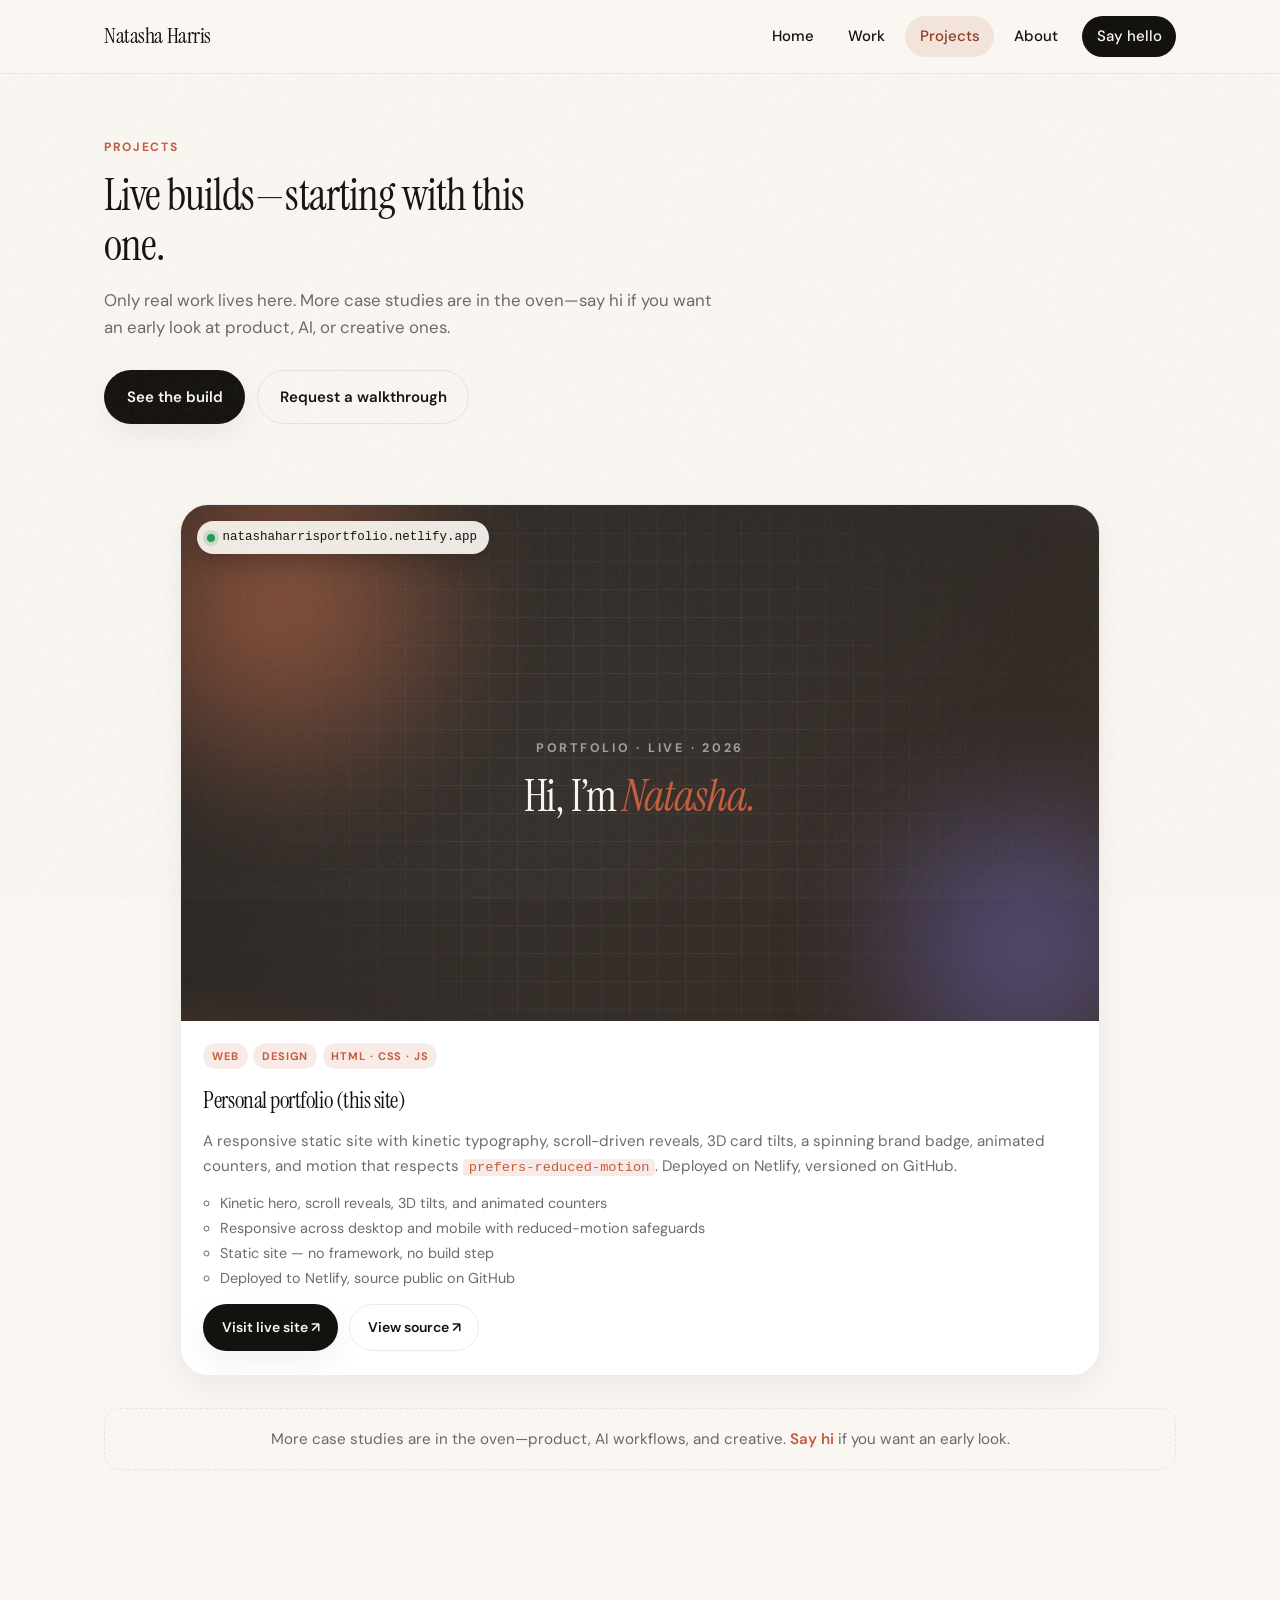
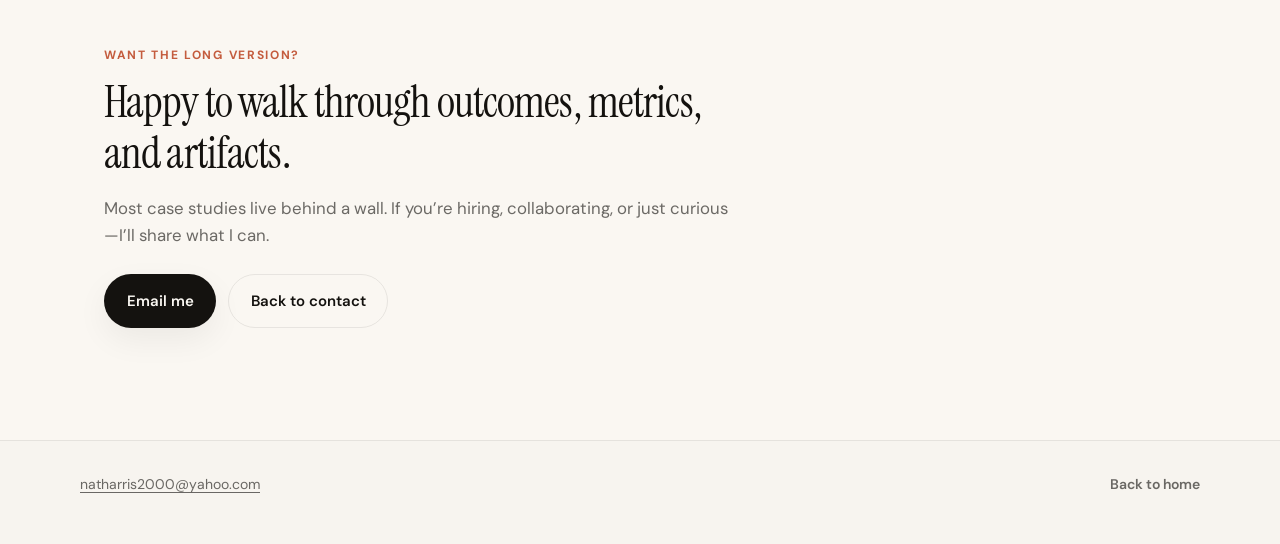
==== commit 5eb49bfb: "copy: quippier voice + broaden past EdTech-only framing Hero - Lede tightened: "Strategy, AI, conten" ====
--- a/projects.html
+++ b/projects.html
@@ -40,8 +40,8 @@
           Live builds—starting with this one.
         </h1>
         <p class="section__sub projects-hero__sub">
-          This page only shows things I’ve actually shipped. More case studies from product, AI workflows, and
-          creative work are in progress—reach out if you’d like context on outcomes, tools, or process.
+          Only real work lives here. More case studies are in the oven—say hi if you want an early look at product,
+          AI, or creative ones.
         </p>
         <div class="projects-hero__actions">
           <a class="btn btn--primary" href="#portfolio-project" data-magnetic>See the build</a>
@@ -93,8 +93,8 @@
       </ol>
 
       <p class="projects__soon" data-reveal>
-        More case studies—product, AI workflows, and creative—are in progress.
-        <a href="index.html#contact">Reach out</a> if you’d like an early look.
+        More case studies are in the oven—product, AI workflows, and creative.
+        <a href="index.html#contact">Say hi</a> if you want an early look.
       </p>
     </section>
 
@@ -103,7 +103,7 @@
         <p class="eyebrow">Want the long version?</p>
         <h2 class="section__title">Happy to walk through outcomes, metrics, and artifacts.</h2>
         <p class="section__sub contact__lede">
-          Most case studies are private. If you’re hiring, collaborating, or just curious, I’ll share what I can.
+          Most case studies live behind a wall. If you’re hiring, collaborating, or just curious—I’ll share what I can.
         </p>
         <div class="contact__actions">
           <a class="btn btn--primary" href="mailto:natharris2000@yahoo.com" data-magnetic>Email me</a>
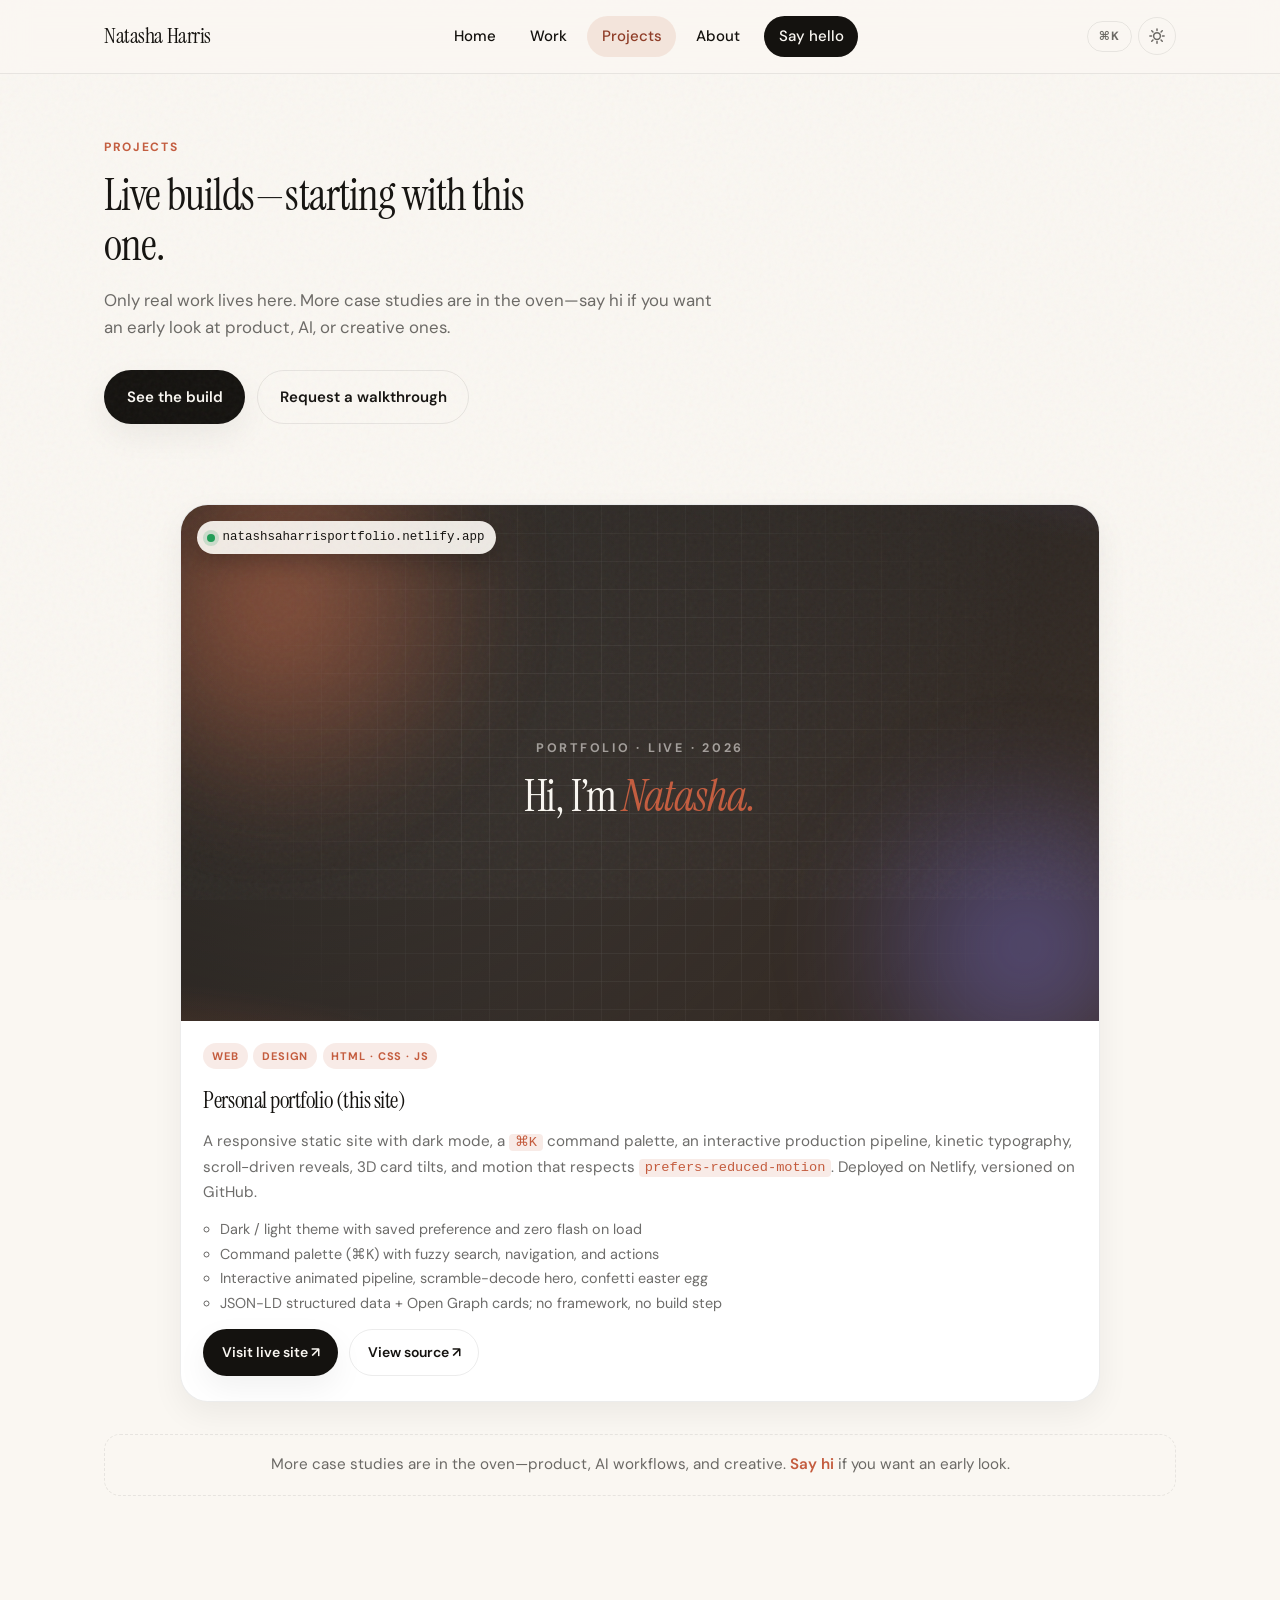
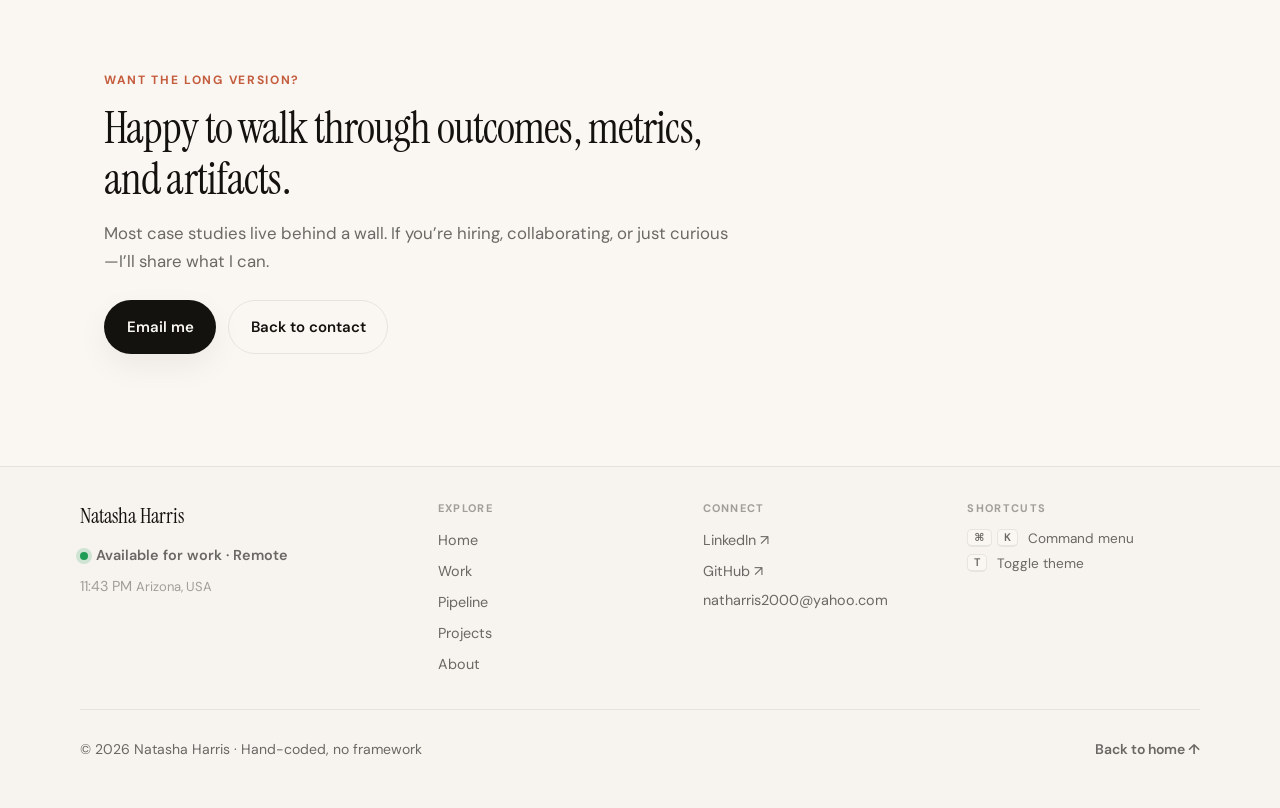
==== commit e29f60c7: "feat: 10 high-value upgrades — dark mode, ⌘K palette, interactive pipeline, case studies, SEO - Dark" ====
--- a/projects.html
+++ b/projects.html
@@ -5,6 +5,35 @@
   <meta name="viewport" content="width=device-width, initial-scale=1" />
   <meta name="description" content="Projects by Natasha Harris — live and in-progress builds. The first is this portfolio itself, hand-coded in HTML, CSS, and JavaScript." />
   <title>Projects · Natasha Harris</title>
+
+  <!-- Open Graph / social cards -->
+  <meta property="og:type" content="website" />
+  <meta property="og:title" content="Projects · Natasha Harris" />
+  <meta property="og:description" content="Live and in-progress builds by Natasha Harris — starting with this hand-coded portfolio." />
+  <meta property="og:url" content="https://natashsaharrisportfolio.netlify.app/projects.html" />
+  <meta property="og:image" content="https://natashsaharrisportfolio.netlify.app/assets/my-photo.jpeg" />
+  <meta property="og:site_name" content="Natasha Harris" />
+  <meta name="twitter:card" content="summary_large_image" />
+  <meta name="twitter:title" content="Projects · Natasha Harris" />
+  <meta name="twitter:description" content="Live and in-progress builds by Natasha Harris — starting with this hand-coded portfolio." />
+  <meta name="twitter:image" content="https://natashsaharrisportfolio.netlify.app/assets/my-photo.jpeg" />
+
+  <!-- Theme boot: set before paint to avoid flash -->
+  <script>
+    (function () {
+      try {
+        var t = localStorage.getItem("theme");
+        if (t !== "dark" && t !== "light") {
+          t = window.matchMedia("(prefers-color-scheme: dark)").matches ? "dark" : "light";
+        }
+        document.documentElement.setAttribute("data-theme", t);
+      } catch (e) {}
+    })();
+  </script>
+  <link rel="icon" href="assets/favicon.svg" type="image/svg+xml" />
+  <link rel="alternate icon" href="assets/favicon.ico" sizes="any" />
+  <link rel="apple-touch-icon" href="assets/apple-touch-icon.png" />
+  <meta name="theme-color" content="#14120f" />
   <link rel="preconnect" href="https://fonts.googleapis.com" />
   <link rel="preconnect" href="https://fonts.gstatic.com" crossorigin />
   <link href="https://fonts.googleapis.com/css2?family=Instrument+Serif:ital@0;1&family=DM+Sans:ital,opsz,wght@0,9..40,400;0,9..40,500;0,9..40,600;0,9..40,700;1,9..40,400&display=swap" rel="stylesheet" />
@@ -18,10 +47,6 @@
   <header class="site-header" data-header>
     <div class="header-inner">
       <a class="logo" href="index.html">Natasha Harris</a>
-      <button class="nav-toggle" type="button" aria-expanded="false" aria-controls="site-nav" data-nav-toggle>
-        <span class="nav-toggle__bars" aria-hidden="true"></span>
-        <span class="visually-hidden">Menu</span>
-      </button>
       <nav class="site-nav" id="site-nav" data-nav>
         <a href="index.html#home">Home</a>
         <a href="index.html#impact">Work</a>
@@ -29,6 +54,24 @@
         <a href="index.html#about">About</a>
         <a href="index.html#contact" class="nav-cta">Say hello</a>
       </nav>
+      <div class="header-tools">
+        <button class="cmdk-hint" type="button" data-palette-open aria-label="Open command menu">
+          <span aria-hidden="true">⌘K</span>
+        </button>
+        <button class="theme-toggle" type="button" data-theme-toggle aria-label="Toggle dark mode" title="Toggle theme">
+          <svg class="theme-toggle__icon theme-toggle__icon--sun" viewBox="0 0 24 24" fill="none" stroke="currentColor" stroke-width="2" stroke-linecap="round" aria-hidden="true">
+            <circle cx="12" cy="12" r="4.5" />
+            <path d="M12 2.5v2.2M12 19.3v2.2M2.5 12h2.2M19.3 12h2.2M5 5l1.6 1.6M17.4 17.4 19 19M19 5l-1.6 1.6M6.6 17.4 5 19" />
+          </svg>
+          <svg class="theme-toggle__icon theme-toggle__icon--moon" viewBox="0 0 24 24" fill="none" stroke="currentColor" stroke-width="2" stroke-linecap="round" stroke-linejoin="round" aria-hidden="true">
+            <path d="M20.5 14.5A8.5 8.5 0 0 1 9.5 3.5a8.5 8.5 0 1 0 11 11Z" />
+          </svg>
+        </button>
+        <button class="nav-toggle" type="button" aria-expanded="false" aria-controls="site-nav" data-nav-toggle>
+          <span class="nav-toggle__bars" aria-hidden="true"></span>
+          <span class="visually-hidden">Menu</span>
+        </button>
+      </div>
     </div>
   </header>
 
@@ -60,7 +103,7 @@
               <span class="project-card__art-grid"></span>
               <div class="project-card__art-chip">
                 <span class="project-card__art-chip-dot"></span>
-                <span class="project-card__art-chip-url">natashaharrisportfolio.netlify.app</span>
+                <span class="project-card__art-chip-url">natashsaharrisportfolio.netlify.app</span>
               </div>
               <div class="project-card__art-display">
                 <span class="project-card__art-kicker">Portfolio · Live · 2026</span>
@@ -73,18 +116,18 @@
               </div>
               <h2 class="project-card__title">Personal portfolio (this site)</h2>
               <p class="project-card__desc">
-                A responsive static site with kinetic typography, scroll-driven reveals, 3D card tilts, a spinning
-                brand badge, animated counters, and motion that respects <code>prefers-reduced-motion</code>.
-                Deployed on Netlify, versioned on GitHub.
+                A responsive static site with dark mode, a <code>⌘K</code> command palette, an interactive production
+                pipeline, kinetic typography, scroll-driven reveals, 3D card tilts, and motion that respects
+                <code>prefers-reduced-motion</code>. Deployed on Netlify, versioned on GitHub.
               </p>
               <ul class="project-card__list">
-                <li>Kinetic hero, scroll reveals, 3D tilts, and animated counters</li>
-                <li>Responsive across desktop and mobile with reduced-motion safeguards</li>
-                <li>Static site — no framework, no build step</li>
-                <li>Deployed to Netlify, source public on GitHub</li>
+                <li>Dark / light theme with saved preference and zero flash on load</li>
+                <li>Command palette (⌘K) with fuzzy search, navigation, and actions</li>
+                <li>Interactive animated pipeline, scramble-decode hero, confetti easter egg</li>
+                <li>JSON-LD structured data + Open Graph cards; no framework, no build step</li>
               </ul>
               <div class="project-card__actions">
-                <a class="btn btn--primary" href="https://natashaharrisportfolio.netlify.app/" target="_blank" rel="noopener" data-magnetic>Visit live site ↗</a>
+                <a class="btn btn--primary" href="https://natashsaharrisportfolio.netlify.app/" target="_blank" rel="noopener" data-magnetic>Visit live site ↗</a>
                 <a class="btn btn--ghost" href="https://github.com/ndh11/My-Portfolio" target="_blank" rel="noopener" data-magnetic>View source ↗</a>
               </div>
             </div>
@@ -114,11 +157,77 @@
   </main>
 
   <footer class="site-footer">
+    <div class="footer__grid">
+      <div class="footer__col footer__col--brand">
+        <p class="footer__logo">Natasha Harris</p>
+        <p class="footer__status">
+          <span class="footer__status-dot" aria-hidden="true"></span>
+          Available for work · Remote
+        </p>
+        <p class="footer__time">
+          <span data-local-time>--:--</span> <span class="footer__time-zone">Arizona, USA</span>
+        </p>
+      </div>
+      <nav class="footer__col" aria-label="Footer navigation">
+        <p class="footer__heading">Explore</p>
+        <a href="index.html#home">Home</a>
+        <a href="index.html#impact">Work</a>
+        <a href="index.html#pipeline">Pipeline</a>
+        <a href="projects.html">Projects</a>
+        <a href="index.html#about">About</a>
+      </nav>
+      <div class="footer__col">
+        <p class="footer__heading">Connect</p>
+        <a href="https://www.linkedin.com/in/natasha-harris-" target="_blank" rel="noopener noreferrer">LinkedIn ↗</a>
+        <a href="https://github.com/ndh11" target="_blank" rel="noopener noreferrer">GitHub ↗</a>
+        <button class="footer__copy" type="button" data-copy-email="natharris2000@yahoo.com">natharris2000@yahoo.com</button>
+      </div>
+      <div class="footer__col">
+        <p class="footer__heading">Shortcuts</p>
+        <button class="footer__kbd-row" type="button" data-palette-open>
+          <kbd>⌘</kbd><kbd>K</kbd> <span>Command menu</span>
+        </button>
+        <button class="footer__kbd-row" type="button" data-theme-toggle-alt>
+          <kbd>T</kbd> <span>Toggle theme</span>
+        </button>
+      </div>
+    </div>
     <div class="footer__inner">
-      <a href="mailto:natharris2000@yahoo.com">natharris2000@yahoo.com</a>
-      <a href="index.html#home" class="footer__top">Back to home</a>
+      <span>© <span data-year>2026</span> Natasha Harris · Hand-coded, no framework</span>
+      <a href="index.html#home" class="footer__top">Back to home ↑</a>
     </div>
   </footer>
+
+  <!-- Command palette -->
+  <div class="palette" data-palette hidden>
+    <div class="palette__backdrop" data-palette-close></div>
+    <div class="palette__panel" role="dialog" aria-modal="true" aria-label="Command menu">
+      <div class="palette__search">
+        <svg viewBox="0 0 16 16" fill="none" stroke="currentColor" stroke-width="1.8" stroke-linecap="round" aria-hidden="true"><circle cx="7" cy="7" r="4.5"/><path d="m13.5 13.5-3-3"/></svg>
+        <input type="text" data-palette-input placeholder="Search sections, actions, links…" autocomplete="off" spellcheck="false" />
+        <kbd>esc</kbd>
+      </div>
+      <ul class="palette__list" data-palette-list role="listbox"></ul>
+      <div class="palette__footer">
+        <span><kbd>↑</kbd><kbd>↓</kbd> navigate</span>
+        <span><kbd>↵</kbd> select</span>
+      </div>
+    </div>
+  </div>
+
+  <!-- Toast notifications -->
+  <div class="toast" data-toast role="status" aria-live="polite"></div>
+
+  <!-- Back to top progress ring -->
+  <button class="fab-top" type="button" data-fab-top aria-label="Back to top">
+    <svg class="fab-top__ring" viewBox="0 0 44 44" aria-hidden="true">
+      <circle class="fab-top__track" cx="22" cy="22" r="19" />
+      <circle class="fab-top__fill" cx="22" cy="22" r="19" data-fab-ring />
+    </svg>
+    <span class="fab-top__arrow" aria-hidden="true">↑</span>
+  </button>
+
+  <canvas class="confetti-canvas" data-confetti-canvas aria-hidden="true"></canvas>
 
   <div class="grain" aria-hidden="true"></div>
   <script src="js/main.js" defer></script>
--- a/css/styles.css
+++ b/css/styles.css
@@ -336,7 +336,7 @@
 }
 
 .hero__subline {
-  display: inline-flex;
+  display: flex;
   flex-wrap: wrap;
   align-items: baseline;
   gap: 0.35em;
@@ -346,6 +346,19 @@
   color: var(--ink-muted);
   margin-top: 0.35em;
   line-height: 1.2;
+  max-width: 100%;
+}
+
+@media (max-width: 540px) {
+  .hero__subline {
+    font-size: 0.65em;
+  }
+}
+
+@media (max-width: 380px) {
+  .hero__subline {
+    font-size: 0.58em;
+  }
 }
 
 /* Rotating word */
@@ -357,6 +370,7 @@
   overflow: hidden;
   line-height: 1.1;
   height: 1.1em;
+  max-width: 100%;
 }
 
 .rotator__sizer {
@@ -463,20 +477,24 @@
 @media (max-width: 900px) {
   .hero__grid {
     grid-template-columns: 1fr;
-    gap: 3rem;
-  }
-  /* Pull the photo up visually so the hero reads as one composition */
+    gap: 2rem;
+  }
+  /* Photo appears above the copy on mobile */
   .hero__photo-wrap {
+    order: 1;
+  }
+  .hero__copy {
     order: 2;
   }
 }
 
 @media (max-width: 540px) {
   .hero {
+    padding-top: 1.5rem;
     padding-bottom: 1.25rem;
   }
   .hero__grid {
-    gap: 2.25rem;
+    gap: 1.75rem;
   }
   .hero__title {
     font-size: clamp(2.25rem, 10vw, 2.75rem);
@@ -563,8 +581,14 @@
 @media (max-width: 900px) {
   .hero__photo-wrap {
     justify-self: center;
-    max-width: 420px;
+    max-width: 380px;
     width: 100%;
+  }
+}
+
+@media (max-width: 540px) {
+  .hero__photo-wrap {
+    max-width: 320px;
   }
 }
 
@@ -1007,7 +1031,7 @@
 .quote-band__inner {
   max-width: var(--max);
   margin: 0 auto;
-  padding: 2.5rem 2rem;
+  padding: clamp(2.5rem, 5vw, 3.25rem) clamp(1.5rem, 4vw, 2.5rem) clamp(1.75rem, 4vw, 2.25rem);
   border-radius: var(--radius-lg);
   background: var(--ink);
   color: var(--bg);
@@ -1020,6 +1044,53 @@
   position: absolute;
   inset: -40%;
   background: radial-gradient(circle at 80% 20%, rgba(196, 92, 62, 0.35), transparent 45%);
+  pointer-events: none;
+  z-index: 0;
+}
+
+.quote-deck {
+  list-style: none;
+  margin: 0;
+  padding: 0;
+  position: relative;
+  min-height: clamp(9rem, 18vw, 11rem);
+  z-index: 1;
+}
+
+.quote-card {
+  position: absolute;
+  inset: 0;
+  display: grid;
+  align-content: center;
+  padding-left: clamp(2.25rem, 5vw, 3.25rem);
+  opacity: 0;
+  transform: translateY(10px);
+  transition: opacity 0.55s cubic-bezier(0.22, 1, 0.36, 1),
+    transform 0.55s cubic-bezier(0.22, 1, 0.36, 1);
+  pointer-events: none;
+}
+
+.quote-card.is-active {
+  opacity: 1;
+  transform: translateY(0);
+  pointer-events: auto;
+}
+
+.quote-card.is-leaving {
+  opacity: 0;
+  transform: translateY(-10px);
+}
+
+.quote-card__mark {
+  position: absolute;
+  left: -0.15rem;
+  top: -0.75rem;
+  font-family: var(--font-display);
+  font-size: clamp(4rem, 10vw, 6rem);
+  line-height: 1;
+  color: var(--accent);
+  opacity: 0.6;
+  user-select: none;
   pointer-events: none;
 }
 
@@ -1034,14 +1105,206 @@
 }
 
 .quote__attr {
-  margin: 1rem 0 0;
+  margin: 0.9rem 0 0;
   font-size: 0.875rem;
-  opacity: 0.75;
+  letter-spacing: 0.02em;
+  opacity: 0.72;
   position: relative;
   z-index: 1;
 }
 
-/* Skills */
+.quote-controls {
+  display: flex;
+  align-items: center;
+  gap: 0.55rem;
+  margin-top: clamp(1.5rem, 3vw, 2rem);
+  position: relative;
+  z-index: 1;
+}
+
+.quote-dot {
+  width: 9px;
+  height: 9px;
+  padding: 0;
+  border: none;
+  border-radius: 50%;
+  background: rgba(253, 250, 245, 0.25);
+  cursor: pointer;
+  transition: background 0.25s ease, transform 0.25s ease, width 0.35s ease;
+  position: relative;
+}
+
+.quote-dot:hover {
+  background: rgba(253, 250, 245, 0.55);
+  transform: scale(1.15);
+}
+
+.quote-dot.is-active {
+  width: 26px;
+  border-radius: 999px;
+  background: var(--bg);
+}
+
+.quote-dot:focus-visible {
+  outline: 2px solid var(--bg);
+  outline-offset: 3px;
+}
+
+@media (prefers-reduced-motion: reduce) {
+  .quote-card,
+  .quote-dot {
+    transition: none;
+  }
+}
+
+/* Skills — numbered editorial index */
+.skill-index {
+  list-style: none;
+  counter-reset: none;
+  margin: 2rem 0 0;
+  padding: 0;
+  border-top: 1px solid var(--line);
+}
+
+.skill-entry {
+  position: relative;
+  display: grid;
+  gap: 0.9rem;
+  padding: 1.65rem 1.25rem 1.65rem 0;
+  border-bottom: 1px solid var(--line);
+  transition: padding 0.35s cubic-bezier(0.22, 1, 0.36, 1);
+}
+
+/* Left accent bar reveal on hover */
+.skill-entry::before {
+  content: "";
+  position: absolute;
+  left: -1rem;
+  top: 1.9rem;
+  bottom: 1.9rem;
+  width: 2px;
+  background: var(--ink);
+  transform: scaleY(0);
+  transform-origin: top;
+  transition: transform 0.45s cubic-bezier(0.22, 1, 0.36, 1);
+}
+
+.skill-entry:hover::before,
+.skill-entry:focus-within::before {
+  transform: scaleY(1);
+}
+
+.skill-entry:hover {
+  padding-left: 0.5rem;
+}
+
+.skill-entry__row {
+  display: grid;
+  grid-template-columns: auto 1fr;
+  gap: 1.25rem;
+  align-items: baseline;
+}
+
+.skill-entry__num {
+  font-family: var(--font-display);
+  font-style: italic;
+  font-size: clamp(1.5rem, 2.4vw, 2.1rem);
+  line-height: 1;
+  color: var(--ink-faint);
+  letter-spacing: -0.01em;
+  transition: color 0.3s ease;
+}
+
+.skill-entry__title {
+  margin: 0;
+  font-family: var(--font-display);
+  font-size: clamp(1.55rem, 2.8vw, 2.2rem);
+  font-weight: 400;
+  line-height: 1.15;
+  letter-spacing: -0.015em;
+  color: var(--ink);
+}
+
+.skill-entry__list {
+  list-style: none;
+  margin: 0;
+  padding: 0 0 0 calc(clamp(1.5rem, 2.4vw, 2.1rem) + 1.25rem);
+  display: flex;
+  flex-wrap: wrap;
+  align-items: center;
+  column-gap: 1.15rem;
+  row-gap: 0.45rem;
+  font-family: var(--font-body);
+  color: var(--ink-muted);
+  transition: color 0.3s ease;
+}
+
+.skill-entry__list li {
+  position: relative;
+  font-size: 0.98rem;
+  line-height: 1.4;
+  letter-spacing: 0.005em;
+}
+
+.skill-entry__list li + li::before {
+  content: "";
+  position: absolute;
+  left: -0.675rem;
+  top: 0.32em;
+  bottom: 0.32em;
+  width: 1px;
+  background: var(--line);
+  transition: background 0.3s ease;
+}
+
+.skill-entry:hover .skill-entry__num {
+  color: var(--accent);
+  font-style: italic;
+}
+
+.skill-entry:hover .skill-entry__list {
+  color: var(--ink);
+}
+
+.skill-entry:hover .skill-entry__list li + li::before {
+  background: var(--accent);
+}
+
+@media (max-width: 640px) {
+  .skill-entry {
+    padding: 1.35rem 0;
+  }
+  .skill-entry__row {
+    gap: 0.75rem 1rem;
+  }
+  .skill-entry__list {
+    padding-left: 0;
+    column-gap: 0.95rem;
+    row-gap: 0.4rem;
+    font-size: 0.92rem;
+  }
+  .skill-entry__list li + li::before {
+    left: -0.55rem;
+  }
+  .skill-entry:hover {
+    padding-left: 0;
+  }
+  .skill-entry::before {
+    left: -0.75rem;
+  }
+}
+
+@media (prefers-reduced-motion: reduce) {
+  .skill-entry,
+  .skill-entry::before,
+  .skill-entry__num,
+  .skill-entry__list,
+  .skill-entry__list li + li::before {
+    transition: none;
+  }
+}
+
+/* Legacy skill group styles kept for any other pages */
 .skill-groups {
   display: grid;
   gap: 1.75rem;
@@ -1959,3 +2222,947 @@
   background: var(--accent);
   color: var(--bg);
 }
+
+/* ============================================================
+   UPGRADE LAYER — dark mode, palette, pipeline, case studies,
+   toast, footer 2.0, fab, confetti
+   ============================================================ */
+
+/* ---------- Dark theme ---------- */
+[data-theme="dark"] {
+  --bg: #161310;
+  --bg-elevated: #211c18;
+  --ink: #f3ede3;
+  --ink-muted: rgba(243, 237, 227, 0.66);
+  --ink-faint: rgba(243, 237, 227, 0.42);
+  --accent: #e07a54;
+  --accent-soft: rgba(224, 122, 84, 0.16);
+  --accent-deep: #f09d7c;
+  --line: rgba(243, 237, 227, 0.12);
+  --shadow: 0 24px 60px rgba(0, 0, 0, 0.45);
+  --shadow-soft: 0 12px 32px rgba(0, 0, 0, 0.35);
+}
+
+[data-theme="dark"] body {
+  color-scheme: dark;
+}
+
+[data-theme="dark"] .grain {
+  opacity: 0.07;
+}
+
+[data-theme="dark"] .cursor-glow {
+  mix-blend-mode: screen;
+  background: radial-gradient(circle, rgba(224, 122, 84, 0.12) 0%, rgba(224, 122, 84, 0) 60%);
+}
+
+[data-theme="dark"] .section--alt {
+  background: linear-gradient(180deg, color-mix(in srgb, var(--bg) 78%, #000) 0%, var(--bg) 100%);
+}
+
+[data-theme="dark"] .site-footer {
+  background: color-mix(in srgb, var(--bg) 88%, #000);
+}
+
+[data-theme="dark"] .hero__status,
+[data-theme="dark"] .project-card__art-chip {
+  background: rgba(28, 24, 20, 0.9);
+  color: var(--ink);
+}
+
+[data-theme="dark"] .hero__photo-grid {
+  background-image:
+    linear-gradient(to right, rgba(243, 237, 227, 0.1) 1px, transparent 1px),
+    linear-gradient(to bottom, rgba(243, 237, 227, 0.1) 1px, transparent 1px);
+}
+
+[data-theme="dark"] .hero__badge {
+  background: #2a241e;
+  color: var(--ink);
+}
+
+[data-theme="dark"] .hero__badge-text {
+  fill: var(--ink);
+}
+
+[data-theme="dark"] .quote-band__inner {
+  background: #f3ede3;
+  color: #14120f;
+}
+
+[data-theme="dark"] .quote-dot {
+  background: rgba(20, 18, 15, 0.25);
+}
+
+[data-theme="dark"] .quote-dot:hover {
+  background: rgba(20, 18, 15, 0.55);
+}
+
+[data-theme="dark"] .quote-dot.is-active {
+  background: #14120f;
+}
+
+[data-theme="dark"] .quote-dot:focus-visible {
+  outline-color: #14120f;
+}
+
+/* Smooth theme cross-fade (added briefly by JS) */
+html.theme-anim,
+html.theme-anim body,
+html.theme-anim .site-header,
+html.theme-anim .card,
+html.theme-anim .site-footer,
+html.theme-anim .section--alt {
+  transition: background 0.4s ease, background-color 0.4s ease, color 0.4s ease, border-color 0.4s ease;
+}
+
+/* ---------- Header tools (theme toggle + ⌘K) ---------- */
+.header-tools {
+  display: flex;
+  align-items: center;
+  gap: 0.4rem;
+}
+
+.cmdk-hint,
+.theme-toggle {
+  display: inline-flex;
+  align-items: center;
+  justify-content: center;
+  background: transparent;
+  border: 1px solid var(--line);
+  border-radius: var(--radius-pill);
+  color: var(--ink-muted);
+  cursor: pointer;
+  transition: border-color 0.2s ease, color 0.2s ease, background 0.2s ease, transform 0.2s ease;
+}
+
+.cmdk-hint {
+  font-family: var(--font-body);
+  font-size: 0.75rem;
+  font-weight: 700;
+  letter-spacing: 0.06em;
+  padding: 0.42rem 0.7rem;
+}
+
+.theme-toggle {
+  width: 38px;
+  height: 38px;
+  position: relative;
+  overflow: hidden;
+}
+
+.cmdk-hint:hover,
+.theme-toggle:hover {
+  border-color: var(--accent);
+  color: var(--accent-deep);
+  background: var(--accent-soft);
+  transform: translateY(-1px);
+}
+
+.theme-toggle__icon {
+  width: 18px;
+  height: 18px;
+  position: absolute;
+  transition: transform 0.45s cubic-bezier(0.22, 1, 0.36, 1), opacity 0.3s ease;
+}
+
+.theme-toggle__icon--sun {
+  opacity: 1;
+  transform: rotate(0) scale(1);
+}
+
+.theme-toggle__icon--moon {
+  opacity: 0;
+  transform: rotate(90deg) scale(0.5);
+}
+
+[data-theme="dark"] .theme-toggle__icon--sun {
+  opacity: 0;
+  transform: rotate(-90deg) scale(0.5);
+}
+
+[data-theme="dark"] .theme-toggle__icon--moon {
+  opacity: 1;
+  transform: rotate(0) scale(1);
+}
+
+@media (max-width: 820px) {
+  .cmdk-hint {
+    display: none;
+  }
+}
+
+/* ---------- Case studies (expandable Problem → Action → Result) ---------- */
+.case-study {
+  margin-top: 1.1rem;
+  border-top: 1px solid var(--line);
+  padding-top: 0.85rem;
+}
+
+.case-study__toggle {
+  list-style: none;
+  display: inline-flex;
+  align-items: center;
+  gap: 0.45rem;
+  cursor: pointer;
+  font-size: 0.875rem;
+  font-weight: 700;
+  letter-spacing: 0.02em;
+  color: var(--accent-deep);
+  transition: color 0.2s ease, gap 0.2s ease;
+  user-select: none;
+}
+
+.case-study__toggle::-webkit-details-marker {
+  display: none;
+}
+
+.case-study__toggle:hover {
+  color: var(--accent);
+  gap: 0.65rem;
+}
+
+.case-study__chev {
+  width: 14px;
+  height: 14px;
+  transition: transform 0.35s cubic-bezier(0.22, 1, 0.36, 1);
+}
+
+.case-study[open] .case-study__chev {
+  transform: rotate(180deg);
+}
+
+.case-study__panel {
+  padding-top: 0.9rem;
+}
+
+.case-study[open] .case-study__panel {
+  animation: caseIn 0.45s cubic-bezier(0.22, 1, 0.36, 1) both;
+}
+
+@keyframes caseIn {
+  from {
+    opacity: 0;
+    transform: translateY(-6px);
+  }
+  to {
+    opacity: 1;
+    transform: none;
+  }
+}
+
+.case-study__steps {
+  margin: 0;
+  display: grid;
+  gap: 0.7rem;
+}
+
+.case-study__step {
+  display: grid;
+  grid-template-columns: 4.6rem 1fr;
+  gap: 0.6rem;
+  align-items: start;
+}
+
+.case-study__step dt {
+  font-size: 0.6875rem;
+  font-weight: 700;
+  letter-spacing: 0.1em;
+  text-transform: uppercase;
+  color: var(--accent);
+  padding-top: 0.15em;
+}
+
+.case-study__step dd {
+  margin: 0;
+  font-size: 0.875rem;
+  line-height: 1.55;
+  color: var(--ink-muted);
+}
+
+@media (prefers-reduced-motion: reduce) {
+  .case-study[open] .case-study__panel {
+    animation: none;
+  }
+}
+
+/* ---------- Pipeline ---------- */
+.pipeline {
+  background: var(--bg-elevated);
+  border: 1px solid var(--line);
+  border-radius: var(--radius-lg);
+  box-shadow: var(--shadow-soft);
+  padding: clamp(1.5rem, 4vw, 2.5rem);
+}
+
+.pipeline__track {
+  position: relative;
+  display: grid;
+  grid-template-columns: repeat(5, 1fr);
+  gap: 0.5rem;
+  margin-bottom: 1.75rem;
+}
+
+.pipeline__rail {
+  position: absolute;
+  top: 26px;
+  left: 10%;
+  right: 10%;
+  height: 2px;
+  background: var(--line);
+  border-radius: 2px;
+  z-index: 0;
+}
+
+.pipeline__rail-fill {
+  position: absolute;
+  inset: 0 auto 0 0;
+  width: 0%;
+  background: linear-gradient(90deg, var(--accent), var(--accent-deep));
+  border-radius: 2px;
+  transition: width 0.6s cubic-bezier(0.22, 1, 0.36, 1);
+}
+
+.pipeline__packet {
+  position: absolute;
+  top: 50%;
+  left: 0%;
+  width: 10px;
+  height: 10px;
+  border-radius: 50%;
+  background: var(--accent);
+  box-shadow: 0 0 0 4px var(--accent-soft), 0 0 14px var(--accent);
+  transform: translate(-50%, -50%) scale(0);
+  z-index: 1;
+}
+
+.pipeline__packet.is-running {
+  transform: translate(-50%, -50%) scale(1);
+}
+
+.pipeline__node {
+  position: relative;
+  z-index: 1;
+  display: flex;
+  flex-direction: column;
+  align-items: center;
+  gap: 0.55rem;
+  background: transparent;
+  border: none;
+  cursor: pointer;
+  padding: 0;
+  font-family: var(--font-body);
+}
+
+.pipeline__dot {
+  display: grid;
+  place-items: center;
+  width: 52px;
+  height: 52px;
+  border-radius: 50%;
+  background: var(--bg);
+  border: 1.5px solid var(--line);
+  transition: border-color 0.3s ease, background 0.3s ease, transform 0.3s cubic-bezier(0.22, 1, 0.36, 1), box-shadow 0.3s ease;
+}
+
+.pipeline__num {
+  font-family: var(--font-display);
+  font-style: italic;
+  font-size: 1.05rem;
+  color: var(--ink-faint);
+  transition: color 0.3s ease;
+}
+
+.pipeline__label {
+  font-size: 0.8125rem;
+  font-weight: 600;
+  letter-spacing: 0.04em;
+  color: var(--ink-muted);
+  transition: color 0.3s ease;
+}
+
+.pipeline__node:hover .pipeline__dot {
+  border-color: var(--accent);
+  transform: translateY(-3px);
+}
+
+.pipeline__node.is-active .pipeline__dot {
+  border-color: var(--accent);
+  background: var(--accent);
+  box-shadow: 0 8px 24px rgba(196, 92, 62, 0.35);
+}
+
+.pipeline__node.is-active .pipeline__num {
+  color: #fff;
+}
+
+.pipeline__node.is-active .pipeline__label {
+  color: var(--ink);
+}
+
+.pipeline__node.is-done .pipeline__dot {
+  border-color: var(--accent);
+}
+
+.pipeline__node.is-done .pipeline__num {
+  color: var(--accent);
+}
+
+.pipeline__detail {
+  border-top: 1px dashed var(--line);
+  padding-top: 1.4rem;
+  min-height: 7.5rem;
+}
+
+.pipeline__detail-title {
+  font-family: var(--font-display);
+  font-size: 1.45rem;
+  font-weight: 400;
+  letter-spacing: -0.02em;
+  margin: 0 0 0.4rem;
+}
+
+.pipeline__detail-desc {
+  margin: 0 0 0.9rem;
+  color: var(--ink-muted);
+  font-size: 0.98rem;
+  max-width: 64ch;
+}
+
+.pipeline__detail.is-switching .pipeline__detail-title,
+.pipeline__detail.is-switching .pipeline__detail-desc,
+.pipeline__detail.is-switching .pipeline__tools {
+  animation: caseIn 0.4s cubic-bezier(0.22, 1, 0.36, 1) both;
+}
+
+.pipeline__tools {
+  display: flex;
+  flex-wrap: wrap;
+  gap: 0.4rem;
+}
+
+.pipeline__tools span {
+  font-size: 0.75rem;
+  font-weight: 600;
+  letter-spacing: 0.03em;
+  padding: 0.3rem 0.7rem;
+  border-radius: var(--radius-pill);
+  background: var(--accent-soft);
+  color: var(--accent-deep);
+}
+
+.pipeline__actions {
+  display: flex;
+  flex-wrap: wrap;
+  align-items: center;
+  gap: 1rem;
+  margin-top: 1.5rem;
+}
+
+.pipeline__hint {
+  margin: 0;
+  font-size: 0.8125rem;
+  color: var(--ink-faint);
+}
+
+@media (max-width: 680px) {
+  .pipeline__track {
+    grid-template-columns: repeat(5, 1fr);
+    gap: 0.25rem;
+  }
+  .pipeline__dot {
+    width: 42px;
+    height: 42px;
+  }
+  .pipeline__rail {
+    top: 21px;
+  }
+  .pipeline__num {
+    font-size: 0.9rem;
+  }
+  .pipeline__label {
+    font-size: 0.66rem;
+    letter-spacing: 0.02em;
+  }
+}
+
+/* ---------- Command palette ---------- */
+.palette {
+  position: fixed;
+  inset: 0;
+  z-index: 200;
+  display: grid;
+  place-items: start center;
+  padding: clamp(4rem, 14vh, 9rem) 1rem 2rem;
+}
+
+.palette[hidden] {
+  display: none;
+}
+
+.palette__backdrop {
+  position: absolute;
+  inset: 0;
+  background: color-mix(in srgb, var(--ink) 32%, transparent);
+  backdrop-filter: blur(6px);
+  -webkit-backdrop-filter: blur(6px);
+  animation: paletteFade 0.25s ease both;
+}
+
+.palette__panel {
+  position: relative;
+  width: min(620px, 100%);
+  background: var(--bg-elevated);
+  border: 1px solid var(--line);
+  border-radius: 18px;
+  box-shadow: 0 40px 90px rgba(0, 0, 0, 0.3);
+  overflow: hidden;
+  animation: paletteIn 0.3s cubic-bezier(0.22, 1, 0.36, 1) both;
+}
+
+@keyframes paletteFade {
+  from { opacity: 0; }
+  to { opacity: 1; }
+}
+
+@keyframes paletteIn {
+  from {
+    opacity: 0;
+    transform: translateY(-14px) scale(0.98);
+  }
+  to {
+    opacity: 1;
+    transform: none;
+  }
+}
+
+.palette__search {
+  display: flex;
+  align-items: center;
+  gap: 0.7rem;
+  padding: 1rem 1.15rem;
+  border-bottom: 1px solid var(--line);
+}
+
+.palette__search svg {
+  width: 17px;
+  height: 17px;
+  color: var(--ink-faint);
+  flex: none;
+}
+
+.palette__search input {
+  flex: 1;
+  background: transparent;
+  border: none;
+  outline: none;
+  font-family: var(--font-body);
+  font-size: 1rem;
+  color: var(--ink);
+}
+
+.palette__search input::placeholder {
+  color: var(--ink-faint);
+}
+
+.palette kbd {
+  font-family: var(--font-body);
+  font-size: 0.6875rem;
+  font-weight: 600;
+  color: var(--ink-muted);
+  background: var(--bg);
+  border: 1px solid var(--line);
+  border-bottom-width: 2px;
+  border-radius: 5px;
+  padding: 0.15rem 0.4rem;
+  line-height: 1;
+}
+
+.palette__list {
+  list-style: none;
+  margin: 0;
+  padding: 0.45rem;
+  max-height: min(46vh, 380px);
+  overflow-y: auto;
+}
+
+.palette__group {
+  font-size: 0.6875rem;
+  font-weight: 700;
+  letter-spacing: 0.1em;
+  text-transform: uppercase;
+  color: var(--ink-faint);
+  padding: 0.65rem 0.75rem 0.3rem;
+}
+
+.palette__item {
+  display: flex;
+  align-items: center;
+  gap: 0.7rem;
+  width: 100%;
+  padding: 0.65rem 0.75rem;
+  border: none;
+  background: transparent;
+  border-radius: 10px;
+  font-family: var(--font-body);
+  font-size: 0.9375rem;
+  color: var(--ink);
+  cursor: pointer;
+  text-align: left;
+  transition: background 0.15s ease;
+}
+
+.palette__item .palette__icon {
+  flex: none;
+  width: 28px;
+  height: 28px;
+  display: grid;
+  place-items: center;
+  border-radius: 8px;
+  background: var(--accent-soft);
+  color: var(--accent-deep);
+  font-size: 0.85rem;
+}
+
+.palette__item-hint {
+  margin-left: auto;
+  font-size: 0.75rem;
+  color: var(--ink-faint);
+}
+
+.palette__item.is-selected,
+.palette__item:hover {
+  background: var(--accent-soft);
+}
+
+.palette__empty {
+  padding: 1.4rem 0.85rem;
+  text-align: center;
+  color: var(--ink-faint);
+  font-size: 0.9rem;
+}
+
+.palette__footer {
+  display: flex;
+  gap: 1.1rem;
+  padding: 0.7rem 1.15rem;
+  border-top: 1px solid var(--line);
+  font-size: 0.75rem;
+  color: var(--ink-faint);
+}
+
+.palette__footer span {
+  display: inline-flex;
+  align-items: center;
+  gap: 0.35rem;
+}
+
+/* ---------- Toast ---------- */
+.toast {
+  position: fixed;
+  bottom: 1.5rem;
+  left: 50%;
+  z-index: 300;
+  transform: translate(-50%, 140%);
+  display: inline-flex;
+  align-items: center;
+  gap: 0.5rem;
+  background: var(--ink);
+  color: var(--bg);
+  font-size: 0.9rem;
+  font-weight: 600;
+  padding: 0.75rem 1.25rem;
+  border-radius: var(--radius-pill);
+  box-shadow: 0 18px 44px rgba(0, 0, 0, 0.28);
+  pointer-events: none;
+  transition: transform 0.45s cubic-bezier(0.22, 1, 0.36, 1), opacity 0.3s ease;
+  opacity: 0;
+}
+
+.toast.is-visible {
+  transform: translate(-50%, 0);
+  opacity: 1;
+}
+
+.toast::before {
+  content: "✓";
+  display: grid;
+  place-items: center;
+  width: 19px;
+  height: 19px;
+  border-radius: 50%;
+  background: var(--accent);
+  color: #fff;
+  font-size: 0.7rem;
+}
+
+/* ---------- Copy buttons ---------- */
+.btn--copy svg {
+  width: 15px;
+  height: 15px;
+  margin-right: 0.45rem;
+}
+
+.footer__copy {
+  background: transparent;
+  border: none;
+  padding: 0;
+  font-family: var(--font-body);
+  font-size: inherit;
+  color: var(--ink-muted);
+  cursor: pointer;
+  text-align: left;
+  text-decoration: none;
+  transition: color 0.2s ease;
+}
+
+.footer__copy:hover {
+  color: var(--accent);
+}
+
+/* ---------- Footer 2.0 ---------- */
+.footer__grid {
+  max-width: var(--max);
+  margin: 0 auto;
+  display: grid;
+  grid-template-columns: 1.4fr 1fr 1fr 1fr;
+  gap: 2rem;
+  padding-bottom: 2rem;
+  margin-bottom: 1.75rem;
+  border-bottom: 1px solid var(--line);
+}
+
+@media (max-width: 860px) {
+  .footer__grid {
+    grid-template-columns: 1fr 1fr;
+  }
+}
+
+@media (max-width: 480px) {
+  .footer__grid {
+    grid-template-columns: 1fr;
+    gap: 1.5rem;
+  }
+}
+
+.footer__col {
+  display: flex;
+  flex-direction: column;
+  align-items: flex-start;
+  gap: 0.45rem;
+  font-size: 0.9rem;
+}
+
+.footer__col a {
+  text-decoration: none;
+  color: var(--ink-muted);
+  transition: color 0.2s ease, transform 0.2s ease;
+}
+
+.footer__col a:hover {
+  color: var(--accent);
+  transform: translateX(2px);
+}
+
+.footer__heading {
+  font-size: 0.6875rem;
+  font-weight: 700;
+  letter-spacing: 0.12em;
+  text-transform: uppercase;
+  color: var(--ink-faint);
+  margin: 0 0 0.35rem;
+}
+
+.footer__logo {
+  font-family: var(--font-display);
+  font-size: 1.3rem;
+  margin: 0 0 0.25rem;
+  color: var(--ink);
+}
+
+.footer__status {
+  display: inline-flex;
+  align-items: center;
+  gap: 0.5rem;
+  margin: 0;
+  font-weight: 600;
+  color: var(--ink-muted);
+}
+
+.footer__status-dot {
+  width: 8px;
+  height: 8px;
+  border-radius: 50%;
+  background: #1f9d55;
+  box-shadow: 0 0 0 4px rgba(31, 157, 85, 0.18);
+  animation: pulseDot 2.2s ease-in-out infinite;
+}
+
+.footer__time {
+  margin: 0;
+  font-feature-settings: "tnum" 1;
+  font-variant-numeric: tabular-nums;
+  color: var(--ink-faint);
+}
+
+.footer__time-zone {
+  font-size: 0.8125rem;
+}
+
+.footer__kbd-row {
+  display: inline-flex;
+  align-items: center;
+  gap: 0.35rem;
+  background: transparent;
+  border: none;
+  padding: 0;
+  font-family: var(--font-body);
+  font-size: 0.85rem;
+  color: var(--ink-muted);
+  cursor: pointer;
+  transition: color 0.2s ease;
+}
+
+.footer__kbd-row:hover {
+  color: var(--accent);
+}
+
+.footer__kbd-row kbd {
+  font-family: var(--font-body);
+  font-size: 0.6875rem;
+  font-weight: 600;
+  color: var(--ink-muted);
+  background: var(--bg);
+  border: 1px solid var(--line);
+  border-bottom-width: 2px;
+  border-radius: 5px;
+  padding: 0.12rem 0.38rem;
+  line-height: 1;
+}
+
+.footer__kbd-row span {
+  margin-left: 0.25rem;
+}
+
+/* ---------- Back-to-top progress ring ---------- */
+.fab-top {
+  position: fixed;
+  right: 1.4rem;
+  bottom: 1.4rem;
+  z-index: 90;
+  width: 52px;
+  height: 52px;
+  border-radius: 50%;
+  border: none;
+  background: var(--bg-elevated);
+  color: var(--ink);
+  box-shadow: var(--shadow);
+  cursor: pointer;
+  display: grid;
+  place-items: center;
+  opacity: 0;
+  transform: translateY(16px) scale(0.9);
+  pointer-events: none;
+  transition: opacity 0.35s ease, transform 0.35s cubic-bezier(0.22, 1, 0.36, 1), color 0.2s ease;
+}
+
+.fab-top.is-visible {
+  opacity: 1;
+  transform: none;
+  pointer-events: auto;
+}
+
+.fab-top:hover {
+  color: var(--accent);
+}
+
+.fab-top__ring {
+  position: absolute;
+  inset: 4px;
+  transform: rotate(-90deg);
+}
+
+.fab-top__track,
+.fab-top__fill {
+  fill: none;
+  stroke-width: 2.5;
+}
+
+.fab-top__track {
+  stroke: var(--line);
+}
+
+.fab-top__fill {
+  stroke: var(--accent);
+  stroke-linecap: round;
+  stroke-dasharray: 119.4;
+  stroke-dashoffset: 119.4;
+}
+
+.fab-top__arrow {
+  font-size: 1.05rem;
+  font-weight: 600;
+  line-height: 1;
+}
+
+@media (max-width: 600px) {
+  .fab-top {
+    right: 1rem;
+    bottom: 1rem;
+    width: 46px;
+    height: 46px;
+  }
+}
+
+/* Keep the fab from covering the footer's back-to-top link on narrow screens */
+@media (max-width: 1240px) {
+  .footer__inner {
+    padding-right: 4.5rem;
+  }
+}
+
+/* ---------- Confetti canvas ---------- */
+.confetti-canvas {
+  position: fixed;
+  inset: 0;
+  width: 100%;
+  height: 100%;
+  z-index: 400;
+  pointer-events: none;
+}
+
+/* ---------- Hero name scramble ---------- */
+[data-scramble] {
+  display: inline-block;
+  min-width: 0;
+}
+
+.hero__badge {
+  border: none;
+  cursor: pointer;
+  font: inherit;
+  padding: 0;
+  transition: transform 0.3s cubic-bezier(0.22, 1, 0.36, 1);
+}
+
+.hero__badge:hover {
+  transform: scale(1.06) rotate(6deg);
+}
+
+.hero__badge:active {
+  transform: scale(0.94);
+}
+
+@media (prefers-reduced-motion: reduce) {
+  .palette__backdrop,
+  .palette__panel,
+  .toast,
+  .fab-top,
+  .pipeline__rail-fill,
+  .pipeline__detail.is-switching .pipeline__detail-title,
+  .pipeline__detail.is-switching .pipeline__detail-desc,
+  .pipeline__detail.is-switching .pipeline__tools {
+    animation: none;
+    transition: none;
+  }
+}
